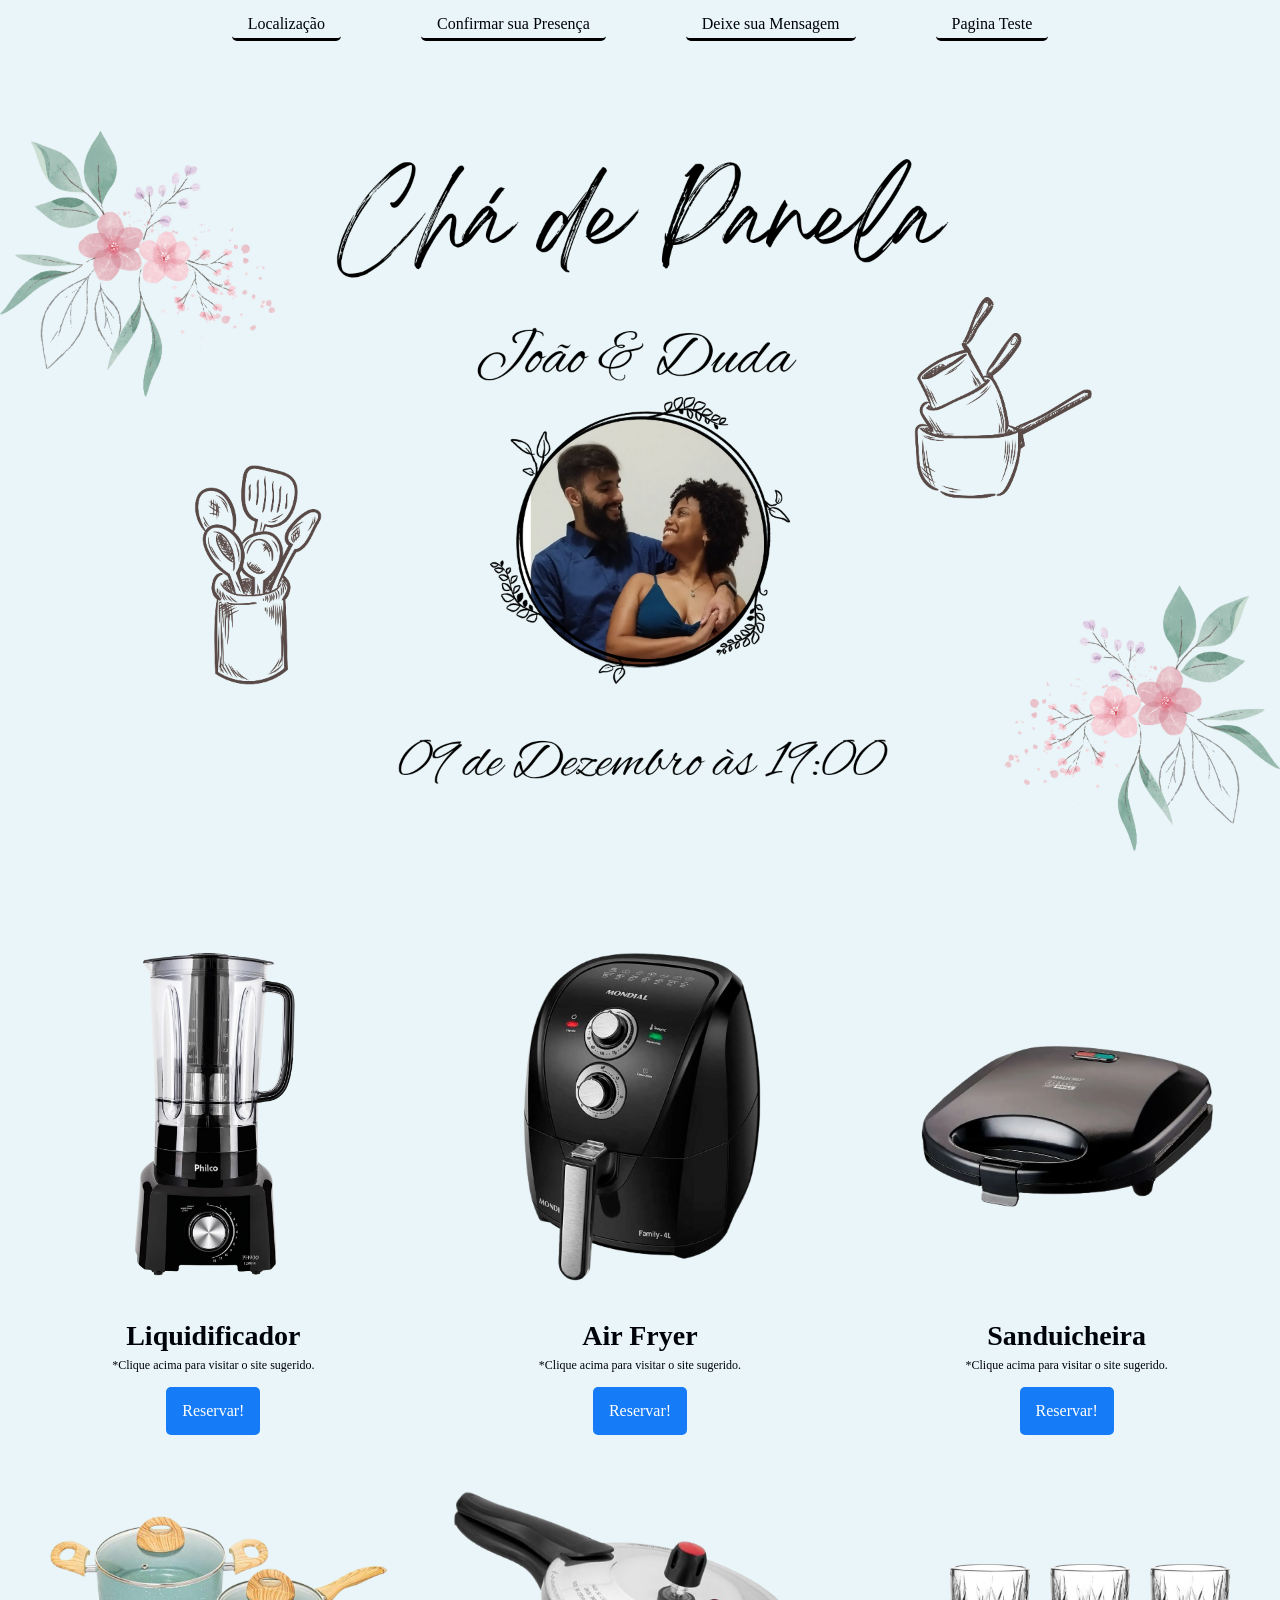
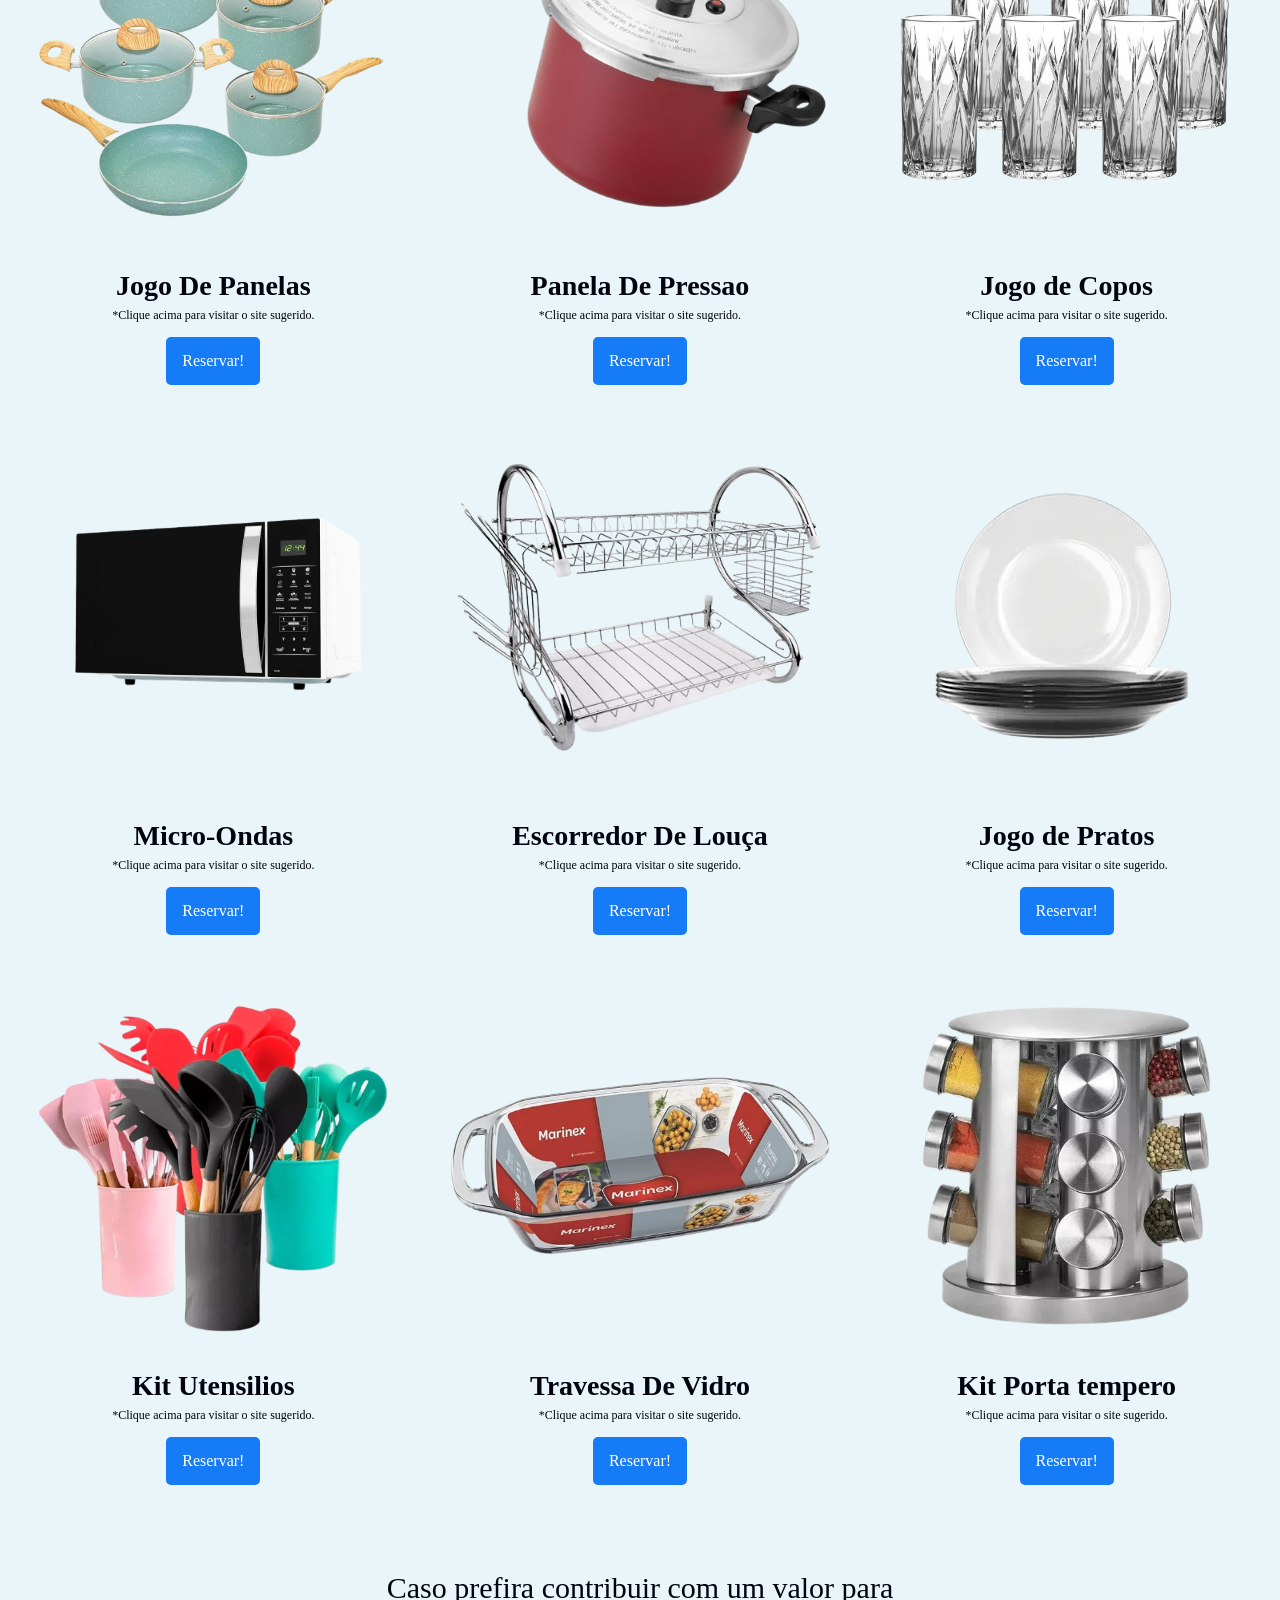
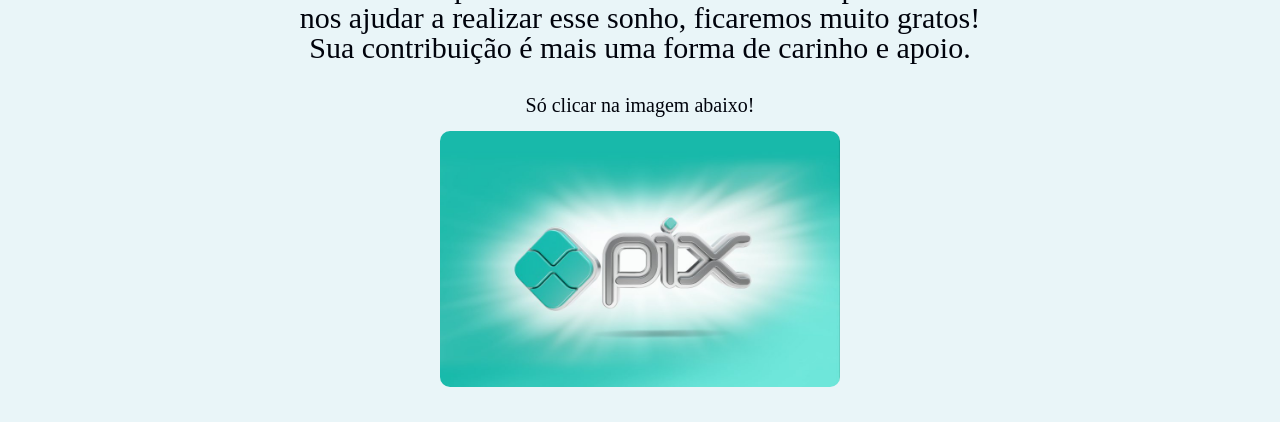
==== index.html @ 68c173c3 "Subida de arquivos" ====
<!DOCTYPE html>
<html>

<head>
    <title>Joao & Duda</title>
    <meta charset="UTF-8">
    <meta name="viewport" content="width=device-width, initial-scale=1">
    <link rel="stylesheet" href="css/index.css">
    <link rel="stylesheet" href="css/reset.css">
    <link rel="preconnect" href="https://fonts.googleapis.com">
    <link rel="preconnect" href="https://fonts.gstatic.com" crossorigin>
    <link href="https://fonts.googleapis.com/css2?family=Inter:wght@400;700&display=swap" rel="stylesheet">
</head>

<body>
    <section class="container_links">
        <a target="_blank" href="https://maps.app.goo.gl/PjCHYqWU3B3oJsFK9" class="links">Localização</a>
        <a href="" class="links">Confirmar sua Presença</a>
        <a href="mensagem.html" class="links">Deixe sua Mensagem</a>
        <a href="novaPag.html" class="links">Pagina Teste</a>
    </section>
    <section class="container_principal">
      <!--  <a href="login.html" class="container__botaoLogin">Fazer Login!</a>
        <a href="cadastro.html" class="container__botaoCadastro">Cadastrar - se</a> -->
    </section>



    <section class="container__secundario">
        <div class="tamanho__grid">
            <!-- <a href="https://www.mercadolivre.com.br/liquidificador-ph900-com-12-velocidades-e-pulsar-potncia-de-1200w-cor-preto-philco-127v/p/MLB15578941?attributes=COLOR:Preto" 
                target="_blank">--><img src="img/liquidficador.png" alt="Um monitor e um celular com o alura plus aberto"
                    class="secundario__imagem imagem"></a>
            <h2 class="descricao__texto">
                <a target="_blank" class="descricao__texto">Liquidificador</a></h2>
            <p class="container__aviso2">*Clique acima para visitar o site sugerido.</p>
            <a href="https://wa.me/5534996920066/?text=Ol%C3%A1,%20Gostaria%20de%20reservar%20esse%20presente%20-%20Liquidificador."
                class="container__botao secundario__botao">Reservar!</a>
        </div>
        <div class="tamanho__grid">
          <!--  <a href="https://www.mercadolivre.com.br/fritadeira-sem-oleo-air-fryer-4l-mondial-preto-1500w-afn-40-bft/p/MLB22530387?attributes=VOLTAGE:127V,COLOR:Preto"
                target="_blank">--> 
                <img src="img/airfryer.png" alt="Um monitor e um celular com o alura plus aberto"
                    class="secundario__imagem imagem"></a>
            <h2 class="descricao__texto">
                <a target="_blank" class="descricao__texto">Air Fryer</a></h2>
            <p class="container__aviso2">*Clique acima para visitar o site sugerido.</p>

            <a href="https://wa.me/5534996920066/?text=Ol%C3%A1,%20Gostaria%20de%20reservar%20esse%20presente%20(Air%20Fryer)."
                class="container__botao secundario__botao">Reservar!</a>
        </div>
        <div class="tamanho__grid">
            <a href="https://www.mercadolivre.com.br/misteira-sanduicheira-multilaser-gourmet-mini-grill-tostequeira-chapa-dupla-750w-220v-preto/p/MLB22504014?attributes=VOLTAGE:220V,COLOR:Preto"
                target="_blank"><img src="img/sandui.png" alt="Um monitor e um celular com o alura plus aberto"
                    class="secundario__imagem imagem"></a>
            <h2 class="descricao__texto"><a
                    href="https://www.mercadolivre.com.br/misteira-sanduicheira-multilaser-gourmet-mini-grill-tostequeira-chapa-dupla-750w-220v-preto/p/MLB22504014?attributes=VOLTAGE:220V,COLOR:Preto"
                    target="_blank" class="descricao__texto">Sanduicheira</a></h2>
            <p class="container__aviso2">*Clique acima para visitar o site sugerido.</p>
            <a href="https://wa.me/5534996920066/?text=Ol%C3%A1,%20Gostaria%20de%20reservar%20esse%20presente%20(Sanduicheira)."
                class="container__botao secundario__botao">Reservar!</a>

        </div>

        <div class="tamanho__grid">
            <a target="_blank"
                href="https://produto.mercadolivre.com.br/MLB-5070539054-jogo-de-panelas-5-pecas-ceramic-life-botanika-verde-brinox-_JM"><img
                    src="img/panelas.png" alt="Um monitor e um celular com o alura plus aberto"
                    class="secundario__imagem imagem"></a>
            <h2 class="descricao__texto"><a
                    href="https://produto.mercadolivre.com.br/MLB-5070539054-jogo-de-panelas-5-pecas-ceramic-life-botanika-verde-brinox-_JM"
                    target="_blank" class="descricao__texto">Jogo De Panelas</a></h2>
            <p class="container__aviso2">*Clique acima para visitar o site sugerido.</p>
            <a href="https://wa.me/5534996920066/?text=Ol%C3%A1,%20Gostaria%20de%20reservar%20esse%20presente%20(Jogo%20de%20Panelas)."
                class="container__botao secundario__botao">Reservar!</a>
        </div>
        <div class="tamanho__grid">
            <a target="_blank"
                href="https://www.mercadolivre.com.br/panela-de-pressao-antiaderente-45-l-fechamento-externo/p/MLB26741388"><img
                    src="img/panelapressao.png" alt="Placa de video" class="secundario__imagem imagem"></a>
            <h2 class="descricao__texto"><a
                    href="https://www.mercadolivre.com.br/panela-de-pressao-antiaderente-45-l-fechamento-externo/p/MLB26741388"
                    target="_blank" class="descricao__texto">Panela De Pressao</a></h2>
            <p class="container__aviso2">*Clique acima para visitar o site sugerido.</p>
            <a href="https://wa.me/5534996920066/?text=Ol%C3%A1,%20Gostaria%20de%20reservar%20esse%20presente%20(Panela%20de%20Pressao)."
                class="container__botao secundario__botao">Reservar!</a>
        </div>
        <div class="tamanho__grid">
            <a href="https://www.mercadolivre.com.br/jogo-6-copos-altos-de-vidro-lapidado-laradore-dublin-390ml/p/MLB43761599"
                target="_blank"><img src="img/jogocopos2.png" alt="Um monitor e um celular com o alura plus aberto"
                    class="secundario__imagem imagem"></a>
            <h2 class="descricao__texto"><a
                    href="https://www.mercadolivre.com.br/jogo-6-copos-altos-de-vidro-lapidado-laradore-dublin-390ml/p/MLB43761599"
                    target="_blank" class="descricao__texto">Jogo de Copos</a></h2>
            <p class="container__aviso2">*Clique acima para visitar o site sugerido.</p>
            <a href="https://wa.me/5534996920066/?text=Ol%C3%A1,%20Gostaria%20de%20reservar%20esse%20presente%20(Jogo%20de%20Copos)."
                class="container__botao secundario__botao">Reservar!</a>
        </div>

        <div class="tamanho__grid">
            <a href="https://m.magazineluiza.com.br/micro-ondas-25l-philco-funcao-tira-odor-1100w-pm27/p/jb9f4kh469/ed/mond/?partner_id=64853&utm_source=pdp_desk&utm_medium=share"
                target="_blank"><img src="img/microondas.png" alt="Um monitor e um celular com o alura plus aberto"
                    class="secundario__imagem imagem"></a>
            <h2 class="descricao__texto"><a
                    href="https://m.magazineluiza.com.br/micro-ondas-25l-philco-funcao-tira-odor-1100w-pm27/p/jb9f4kh469/ed/mond/?partner_id=64853&utm_source=pdp_desk&utm_medium=share"
                    target="_blank" class="descricao__texto">Micro-Ondas</a></h2>
            <p class="container__aviso2">*Clique acima para visitar o site sugerido.</p>
            <a href="https://wa.me/5534996920066/?text=Ol%C3%A1,%20Gostaria%20de%20reservar%20esse%20presente%20(Micro-Ondas)."
                class="container__botao secundario__botao">Reservar!</a>
        </div>
        <div class="tamanho__grid">
            <a href="https://produto.mercadolivre.com.br/MLB-3284176106-escorredor-de-louca-pratos-talheres-inox-cozinha-duplo-_JM?attributes=COLOR_SECONDARY_COLOR:UHJhdGVhZG8="
                target="_blank">
                <img src="img/escorredor.png" alt="Um monitor e um celular com o alura plus aberto"
                    class="secundario__imagem imagem"></a>
            <h2 class="descricao__texto"><a
                    href="https://produto.mercadolivre.com.br/MLB-3284176106-escorredor-de-louca-pratos-talheres-inox-cozinha-duplo-_JM?attributes=COLOR_SECONDARY_COLOR:UHJhdGVhZG8="
                    target="_blank" class="descricao__texto">Escorredor De Louça</a></h2>
            <p class="container__aviso2">*Clique acima para visitar o site sugerido.</p>
            <a href="https://wa.me/5534996920066/?text=Ol%C3%A1,%20Gostaria%20de%20reservar%20esse%20presente%20(Escorredor%20de%20Lou%C3%A7a)."
                class="container__botao secundario__botao">Reservar!</a>
        </div>
        <div class="tamanho__grid">
            <a target="_blank"
                href="https://www.mercadolivre.com.br/jogo-c-6-pratos-fundo-diamante-duralex-22cm-vidro-nadir/p/MLB29472428#polycard_client=search-nordic&searchVariation=MLB29472428&wid=MLB3715692933&position=6&search_layout=grid&type=product&tracking_id=bd204901-4751-4a48-aa10-c7506e6bb825&sid=search">
                <img src="img/pratos.png" alt="Um monitor e um celular com o alura plus aberto"
                    class="secundario__imagem imagem"></a>
            <h2 class="descricao__texto"><a
                    href="https://www.mercadolivre.com.br/jogo-c-6-pratos-fundo-diamante-duralex-22cm-vidro-nadir/p/MLB29472428#polycard_client=search-nordic&searchVariation=MLB29472428&wid=MLB3715692933&position=6&search_layout=grid&type=product&tracking_id=bd204901-4751-4a48-aa10-c7506e6bb825&sid=search"
                    target="_blank" class="descricao__texto">Jogo de Pratos</a></h2>
            <p class="container__aviso2">*Clique acima para visitar o site sugerido.</p>
            <a href="https://wa.me/5534996920066/?text=Ol%C3%A1,%20Gostaria%20de%20reservar%20esse%20presente%20(Jogo%20de%20Pratos)."
                class="container__botao secundario__botao">Reservar!</a>
        </div>

        <div class="tamanho__grid">
            <a href="https://shopee.com.br/product/1230128115/23193136379?d_id=93b3f&uls_trackid=51p0c4nv006h&utm_content=3XpjN2xH9G8HSMJmvgNKju9SbfkB"
                target="_blank"><img src="img/kitutensilios.png" alt="Um monitor e um celular com o alura plus aberto"
                    class="secundario__imagem imagem"></a>
            <h2 class="descricao__texto"><a
                    href="https://shopee.com.br/product/1230128115/23193136379?d_id=93b3f&uls_trackid=51p0c4nv006h&utm_content=3XpjN2xH9G8HSMJmvgNKju9SbfkB"
                    target="_blank" class="descricao__texto">Kit Utensilios</a></h2>
            <p class="container__aviso2">*Clique acima para visitar o site sugerido.</p>
            <a href="https://wa.me/5534996920066/?text=Ol%C3%A1,%20Gostaria%20de%20reservar%20esse%20presente%20(Kit%20Utensilios)."
                class="container__botao secundario__botao">Reservar!</a>
        </div>
        <div class="tamanho__grid">
            <a href="https://br.shp.ee/xbBDWKX" target="_blank">
                <img src="img/TravessaDeVidro.png" alt="Um monitor e um celular com o alura plus aberto"
                    class="secundario__imagem imagem"></a>
            <h2 class="descricao__texto"><a href="https://br.shp.ee/xbBDWKX" target="_blank"
                    class="descricao__texto">Travessa De Vidro</a></h2>
            <p class="container__aviso2">*Clique acima para visitar o site sugerido.</p>
            <a href="#" class="container__botao secundario__botao">Reservar!</a>
        </div>
        <div class="tamanho__grid">
            <a target="_blank"
                href="https://www.mercadolivre.com.br/kit-porta-tempero-giratorio-em-aco-inox-12-potes-vidro-futuro-casa-fuy428/p/MLB22873725?pdp_filters=item_id:MLB4912911626#is_advertising=true&searchVariation=MLB22873725&position=1&search_layout=grid&type=pad&tracking_id=49290029-f75b-42ae-8bc1-0940d47e74ca&is_advertising=true&ad_domain=VQCATCORE_LST&ad_position=1&ad_click_id=NmUwMWI2NDctN2VlNC00ZWVlLTlmMzEtYzM3MGE3M2VlMjAy">
                <img src="img/portatempero.png" alt="Um monitor e um celular com o alura plus aberto"
                    class="secundario__imagem imagem"></a>
            <h2 class="descricao__texto"><a
                    href="https://www.mercadolivre.com.br/kit-porta-tempero-giratorio-em-aco-inox-12-potes-vidro-futuro-casa-fuy428/p/MLB22873725?pdp_filters=item_id:MLB4912911626#is_advertising=true&searchVariation=MLB22873725&position=1&search_layout=grid&type=pad&tracking_id=49290029-f75b-42ae-8bc1-0940d47e74ca&is_advertising=true&ad_domain=VQCATCORE_LST&ad_position=1&ad_click_id=NmUwMWI2NDctN2VlNC00ZWVlLTlmMzEtYzM3MGE3M2VlMjAy"
                    target="_blank" class="descricao__texto">Kit Porta tempero</a></h2>
            <p class="container__aviso2">*Clique acima para visitar o site sugerido.</p>
            <a href="#" class="container__botao secundario__botao">Reservar!</a>
        </div>
    </section>

    <section class="dispositivos">
        <h2 class="dispositivos__titulo">Caso prefira contribuir com um valor para<br>nos ajudar a realizar esse sonho,
            ficaremos muito gratos!<br>Sua contribuição é mais uma forma de carinho e apoio.</h2>
        <br><br>
        <h2 class="titulo_pix">Só clicar na imagem abaixo!</h2>
        <br>
        <a target="_blank" href="https://nubank.com.br/cobrar/53oyr/678a7b1a-8abd-464e-a67c-95702321c980"><img
                src="img/pix.png" class="imagem_pix"></a>
        <br><br>
    </section>

</body>

</html>
---- css/index.css ----
:root {
    --branco-principal: #FFFFFF;
    --branco--gelo: #ffffffdf;
    --cinza-secundario: #C0C0C0;
    --botao-azul: #167BF7;
    --cor-de-fundo: #00030C;
    --cor-de-fundo-padrao: #e9f5f8;
    --fonte-principal: 'Inter';
    --botao-efeito-colorido: #0eddf4;
}


body {
    background-color: var(--cor-de-fundo);
    color: var(--cor-de-fundo);
    background: linear-gradient(to bottom, #e9f5f8, #e9f5f8, #e9f5f8);
    font-family: var(--fonte-principal);
    font-size: 16px;
    font-weight: 400;
}

* {
    margin: 0;
    padding: 0;
}
.links {
    background-color: rgba(246, 6, 6, 0);
    border-radius: 5px;
    border-bottom: solid black;
    padding: 1em;
    padding-bottom: 6px;
    color: var(--cor-de-fundo);
    text-decoration: none;
    transition: all 0.3s ease;
    display: flex;
    justify-content: center;
}
.container_links {
    display: flex;
    justify-content: center;
    align-items: center;
    gap: 5em;
}

.container_principal {
    background-image: url('/img/chapanela1920.png');
    background-size: contain;
    background-repeat: no-repeat;
    background-position: center;
    height: 100vh;

}

.container__botaoLogin {
    position: absolute;
    top: 10%; /* 20% a partir do topo do contêiner */
    left: 80%; /* 30% a partir da esquerda */
    background-color: rgba(0, 0, 0, 0.8);
    border-radius: 5px;
    padding: 1em;
    color: var(--branco-principal);
    text-decoration: none;
    transition: all 0.5s ease;
    font-size: 20px;
    font-weight: 400;
    width: 6em;
    text-align: center;
}
.container__botaoCadastro {
    position: absolute;
    top: 10%; /* 20% a partir do topo do contêiner */
    left: 80%; /* 30% a partir da esquerda */
    background-color: rgba(0, 0, 0, 0.8);
    border-radius: 5px;
    padding: 1em;
    color: var(--branco-principal);
    text-decoration: none;
    margin-top: 4em;
    transition: all 0.5s ease;
    font-size: 20px;
    font-weight: 400;
    width: 6em;
    text-align: center;
}

.container__botaoLogin:hover {
    background-color: var(--botao-efeito-colorido);
    color: var(--cor-de-fundo);
    transform: scale(1.1); /* Aumenta o botão */
    box-shadow: 0 4px 15px rgb(5, 67, 238); /* Adiciona sombra */
}

.container__botaoCadastro:hover {
    background-color: var(--botao-efeito-colorido);
    color: var(--cor-de-fundo);
    transform: scale(1.0); /* Aumenta o botão */
    box-shadow: 0 4px 15px rgb(5, 67, 238); /* Adiciona sombra */
}

.container__botaoP_S {
    background-color: var(--botao-azul);
    border-radius: 5px;
    padding: 1em;
    color: var(--cor-de-fundo);
    display: inline-block;
    text-decoration: none;
    margin-bottom: 1em;
    transition: all 0.3s ease;
    width: 16em; /* Largura do botão */
    height: 1em; /* Altura do botão */
    font-size: 20px;
    font-weight: 400;
}
.container__botaoP_S:hover {
    background-color: var(--botao-efeito-colorido);
    color: var(--cor-de-fundo);
    transform: scale(1.2); /* Aumenta o botão */
    box-shadow: 0 4px 15px rgb(5, 67, 238); /* Adiciona sombra */
}

.container__botaoP:hover {
    background-color: var(--botao-efeito-colorido);
    color: var(--cor-de-fundo);
    transform: scale(1.2); /* Aumenta o botão */
    box-shadow: 0 4px 15px rgb(5, 67, 238); /* Adiciona sombra */
}

.container__botao {
    background-color: var(--botao-azul);
    border-radius: 5px;
    padding: 1em;
    color: var(--branco-principal);
    display: block;
    text-decoration: none;
    margin-bottom: 1em;
    transition: all 0.3s ease;
}

.tamanho-grid-botao {
    border: solid red;
}

.container__botao:hover {
    background-color: var(--botao-efeito-colorido);
    color: var(--cor-de-fundo);
    transform: scale(1.3); /* Aumenta o botão */
    box-shadow: 0 4px 15px rgb(5, 67, 238); /* Adiciona sombra */
}

.botao_secundario {
    background-color: transparent;
    border: 2px solid var(--branco-principal)
}

.container__aviso {
    font-size: 12px;
    color: var(--cor-de-fundo);
}

.container__aviso2 {
    font-size: 12px;
    color: var(--cor-de-fundo)
}


.container__secundario {
    display: grid;
    text-align: center;
    justify-items: center;
    grid-template-columns:auto auto auto;
    margin-bottom: 2em;
}



.descricao__titulo {
    font-weight: 700;
    font-size: 48px;
    color: var(--branco-principal);
    margin-bottom: 0.1em;
}

.descricao__texto {
    color: var(--cor-de-fundo);
    font-size: 28px;
    font-weight: 700;
    margin-top: 1em;
    margin-bottom: 1px;
    height: 36px;
    text-decoration: none;
    transition: all 0.3s ease;
}

.descricao__texto:hover {
    color: var(--cor-de-fundo);
    transition: all 0.3s ease;
    transform: scale(1.1); /* Aumenta o botão */
}

.descricao__texto2 {
    color: var(--cinza-secundario);
    font-size: 20px;
    font-weight: 700;
    margin-top: 20px;
    margin-bottom: 10px;
    height: 4em;
    text-decoration: none;
 
}

.secundario__botao {
    display: inline-block;
    margin-top: 1em;
}

.container__descricao {
    padding: 2em;
}
.dispositivos {
    display: flex;
    align-items: center;
    text-align: center;
    flex-direction: column;
}
.dispositivos__titulo {
    font-size: 30px;
    color: var(--cor-de-fundo);
}



.titulo_pix {
    font-size: 20px;
    color: var(--cor-de-fundo);
}

.lista__item {
    font-size: 32px;
    color: var(--cor-de-fundo);
    margin: 0em 1em 0em 1em;
}

.dispositivos__lista {
    display: flex;
    align-items: flex-end;
    justify-content: center;
    list-style-type: none;
    color: var(--branco-principal);
    margin: 2em 10em 2em 10em;
}

.rodape__logo {
    margin-bottom: 2em;
}

.rodape__lista {
    display: flex;
    justify-content: center;
    list-style-type: none;
    margin: 1em;
    margin-bottom: 2em;
    gap: 3em;   
}

.lista__link a {
    text-decoration: none;
    color: var(--branco-principal);
    margin-left: 1em;
}

.lista__link a:hover {
    color: var(--botao-azul);
}

.lista__link a:active {
    color: #fb081c;
}

.rodape__texto {
    margin: 1em 0;
    color: var(--cinza-secundario);
    font-size: 14px;
}

.rodape {
    text-align: center;
    margin: 5em 3em;
}

.secundario__imagem {
    width: 60%;
}

.imagem_pix {
    object-fit: cover; /* Mantém a proporção da imagem */
    transition: transform 0.4s ease, box-shadow 0.3s ease; /* Transição suave */
    border-radius: 10px; /* Borda arredondada opcional */
    width: 400px;
}

.imagem_pix:hover {
    transform: scale(1.1); /* Aumenta a imagem em 10% */
}

.imagemF {
    align-items: center;
}

.imagem {
    object-fit: contain; /* Mantém a proporção da imagem */
    transition: transform 0.4s ease, box-shadow 0.3s ease; /* Transição suave */
    border-radius: 10px; /* Borda arredondada opcional */
    width: 400px;
    height: 350px;
}

.imagem:hover {
    transform: scale(1.2); /* Aumenta a imagem em 10% */
}

.tamanho__grid {
    width: 400px;
    height: 550px;
}

@media (max-width: 1080px) {
    .container_principal {
        margin-top: 2em;
        height: 100vh;
    }

    .container__botaoLogin {
        padding: 1em;
        font-size: 15px;
        font-weight: 400;
        width: 6em;

    }
    .container__botaoCadastro {
        padding: 1em;
        font-size: 15px;
        font-weight: 400;
        width: 6em;
    }
    .descricao__texto {
        font-size: 24px;
    }
    
    .container__secundario {
        grid-template-columns:auto auto;
    }
    .container__botao {
        margin-top: 1em;
    }


}


/* Para telas menores que 830px (Ex: Tablets)
    .container__botaoLogin {
        top: 20%;
        left: 10%; /* Ajusta para ficar mais visível 
    }

    .container__botaoCadastro {
        top: 40%;
        left: 10%;
    } */
@media (max-width: 820px) {
    .container_principal {
        margin-top: 0px;
        height: 80vh;
    }

    .container__botaoLogin {
        top: 8em;
        padding: 1em;
        font-size: 15px;
        font-weight: 400;
        width: 6em;

    }
    .container__botaoCadastro {
        top: 8em;
        padding: 1em;
        font-size: 15px;
        font-weight: 400;
        width: 6em;
    }
    .descricao__texto {
        font-size: 24px;
    }
    
    .container__secundario {
        grid-template-columns:auto auto;
    }
    .container__botao {
        margin-top: 1em;
    }


}

/* Para telas menores que 480px (Ex: Celulares pequenos) */
@media (max-width: 480px) {
    .container_principal {
        background-position:top;
        margin-top: 2em;
        height: 30vh;
        margin-bottom: 4em;
    }
    .tamanho__grid {
        width: 300px;
        height: 500px;
    }
/* 
    .container__botaoLogin {
        top: 55%;
        left: 10em;
        padding: 1em;
        font-size: 15px;
        font-weight: 400;
        width: 6em;

    }
    .container__botaoCadastro {
        width: 50%;
        top: 22.5em;
        left: 20em;
        padding: 1em;
        font-size: 15px;
        font-weight: 400;
        width: 6em;
    } */

    
    .container__botaoLogin {
        width: 30%; 
        top: 53%;
        left: 50%;
        transform: translate(-50%);
        font-size: 12px;
    }
    .container__botaoCadastro {
        width: 30%;  
        top: 53%;  
        left: 50%;
        transform: translate(-50%);
        font-size: 12px;
    }
    
    .descricao__texto {
        font-size: 24px;
    }

    .secundario__imagem.imagem {
        width: 60vw;
    }
    .container__secundario {
        grid-template-columns: repeat(1, 1fr);
    }
    .container__botao {
        margin-top: 1em;
    }
    .imagem_pix {
        width: 300px;
    }
    .dispositivos__titulo {
        font-size: 22px;
    }

     .links {
        font-size: 15px; /* Fonte ainda menor */
        border-radius: 3px; /* Arredonda menos os cantos */
        border-bottom: solid 1px black; /* Diminui a espessura da borda */
    }

    .container_links {
        display: grid;
        gap: 0;
    }
}


/*  @media screen and (max-width: 1080px) {
    .container {
        margin-bottom: 2em;
    }
    .principal {
        width: 100%;
        height: 100vh;
        background-color: #f0f0f0;
        display: flex;
        justify-content: center;
        align-items: center;
        background-position: top;
        margin-top: 3em;
    }
    .container__botaoLogin {
        padding: 10px;
        font-size: 15px;
        font-weight: 400;
        top: 20%;
        left: 12%;
    }
    .container__botaoLogin2 {
        padding: 10px;
        font-size: 15px;
        font-weight: 400;
        top: 22%;
        left: 12%;
    }

    .container__secundario {
        grid-template-columns: repeat(1, 1fr);
    }
    .container__botao {
        margin-top: 1em;
    }
    .secundario__imagem.imagem {
        width: 80vw;
    }
    .container__imagem {
        margin-top: 11em;
        width: 30vw;
    }
    .descricao__texto {
        font-size: 20px;
    }
    .container__aviso2 {
        font-size: 10px;
        color: var(--cor-de-fundo)
    }
    
    .dispositivos__lista {
        display: block;
    }

    .secundario {
        margin: 0;
        text-align: center;
    }
    .secundario__imagem {
        width: 70vw;
    }
    .rodape__lista {
        display: block;
    }
    .container__botaoP_S {
        color: var(--branco-principal);
    }
    
    .container_links {
        display: block;
        margin-top: 1em;
    }

}

/*@media screen and (max-width: 430px) {
    .container {
        margin-bottom: 2em;
        height: 100%;
    }
    .tamanho__grid {
        width: 300px;
    }
    .principal {
        background-position:top;
        margin-top: 3em;
    }
    .container__titulo {
        display: none;
    }
    .container__botaoLogin {
        padding: 10px;
        font-size: 15px;
        font-weight: 400;
        top: 50%;
        left: 30%;
    }
    .container__botaoLogin2 {
        padding: 10px;
        font-size: 15px;
        font-weight: 400;
        top: 55%;
        left: 30%;
    }
    .dispositivos__titulo {
        font-size: 22px;
    }
    .container__secundario {
        grid-template-columns: repeat(1, 1fr);
    }
    .container__botao {
        margin-top: 1em;
    }
    .secundario__imagem.imagem {
        width: 80vw;
    }
    .container__imagem {
        margin-top: 11em;
        width: 30vw;
    }
    .descricao__texto {
        font-size: 20px;
    }
    .container__aviso2 {
        font-size: 10px;
        color: var(--cor-de-fundo)
    }
    
    .dispositivos__lista {
        display: block;
    }

    .secundario {
        margin: 0;
        text-align: center;
    }
    .secundario__imagem {
        width: 70vw;
    }
    .rodape__lista {
        display: block;
    }
    .container__botaoP_S {
        color: var(--branco-principal);
    }
    .imagem_pix {
        width: 300px;
    }
    .container_links {
        display: block;
        margin-top: 1em;
    }

}

@media screen and (max-width: 390px) {
    .container {
        background-image: url(../img/chapanela1200.png);
    }
    .tamanho__grid {
        width: 300px;
    }
    .principal {
        background-position:top;
        margin-top: 2em;
        margin-bottom: 5em;
    }
    .container__titulo {
        display: none;
    }
    .container__botaoLogin {
        padding: 10px;
        font-size: 15px;
        font-weight: 400;
        top: 60%;
        left: 28%;
        
    }
    .container__botaoLogin2 {
        padding: 10px;
        font-size: 15px;
        font-weight: 400;
        top: 65%;
        left: 28%;
    }
    .dispositivos__titulo {
        font-size: 40px;
    }
    .container__secundario {
        grid-template-columns: repeat(1, 1fr);
    }
    .container__botao {
        margin-top: 1em;
    }
    .secundario__imagem.imagem {
        width: 80vw;
    }
    .container__imagem {
        margin-top: 11em;
        width: 30vw;
    }
    .descricao__texto {
        font-size: 20px;
    }
    .container__aviso2 {
        font-size: 10px;
        color: var(--cor-de-fundo)
    }
    
    .dispositivos__lista {
        display: block;
    }

    .secundario {
        margin: 0;
        text-align: center;
    }
    .secundario__imagem {
        width: 70vw;
    }
    .rodape__lista {
        display: block;
    }
    .container__botaoP_S {
        color: var(--branco-principal);
    }
    .imagem_pix {
        width: 300px;
    }
    .container_links {
        display: block;
        margin-top: 1em;
    } */
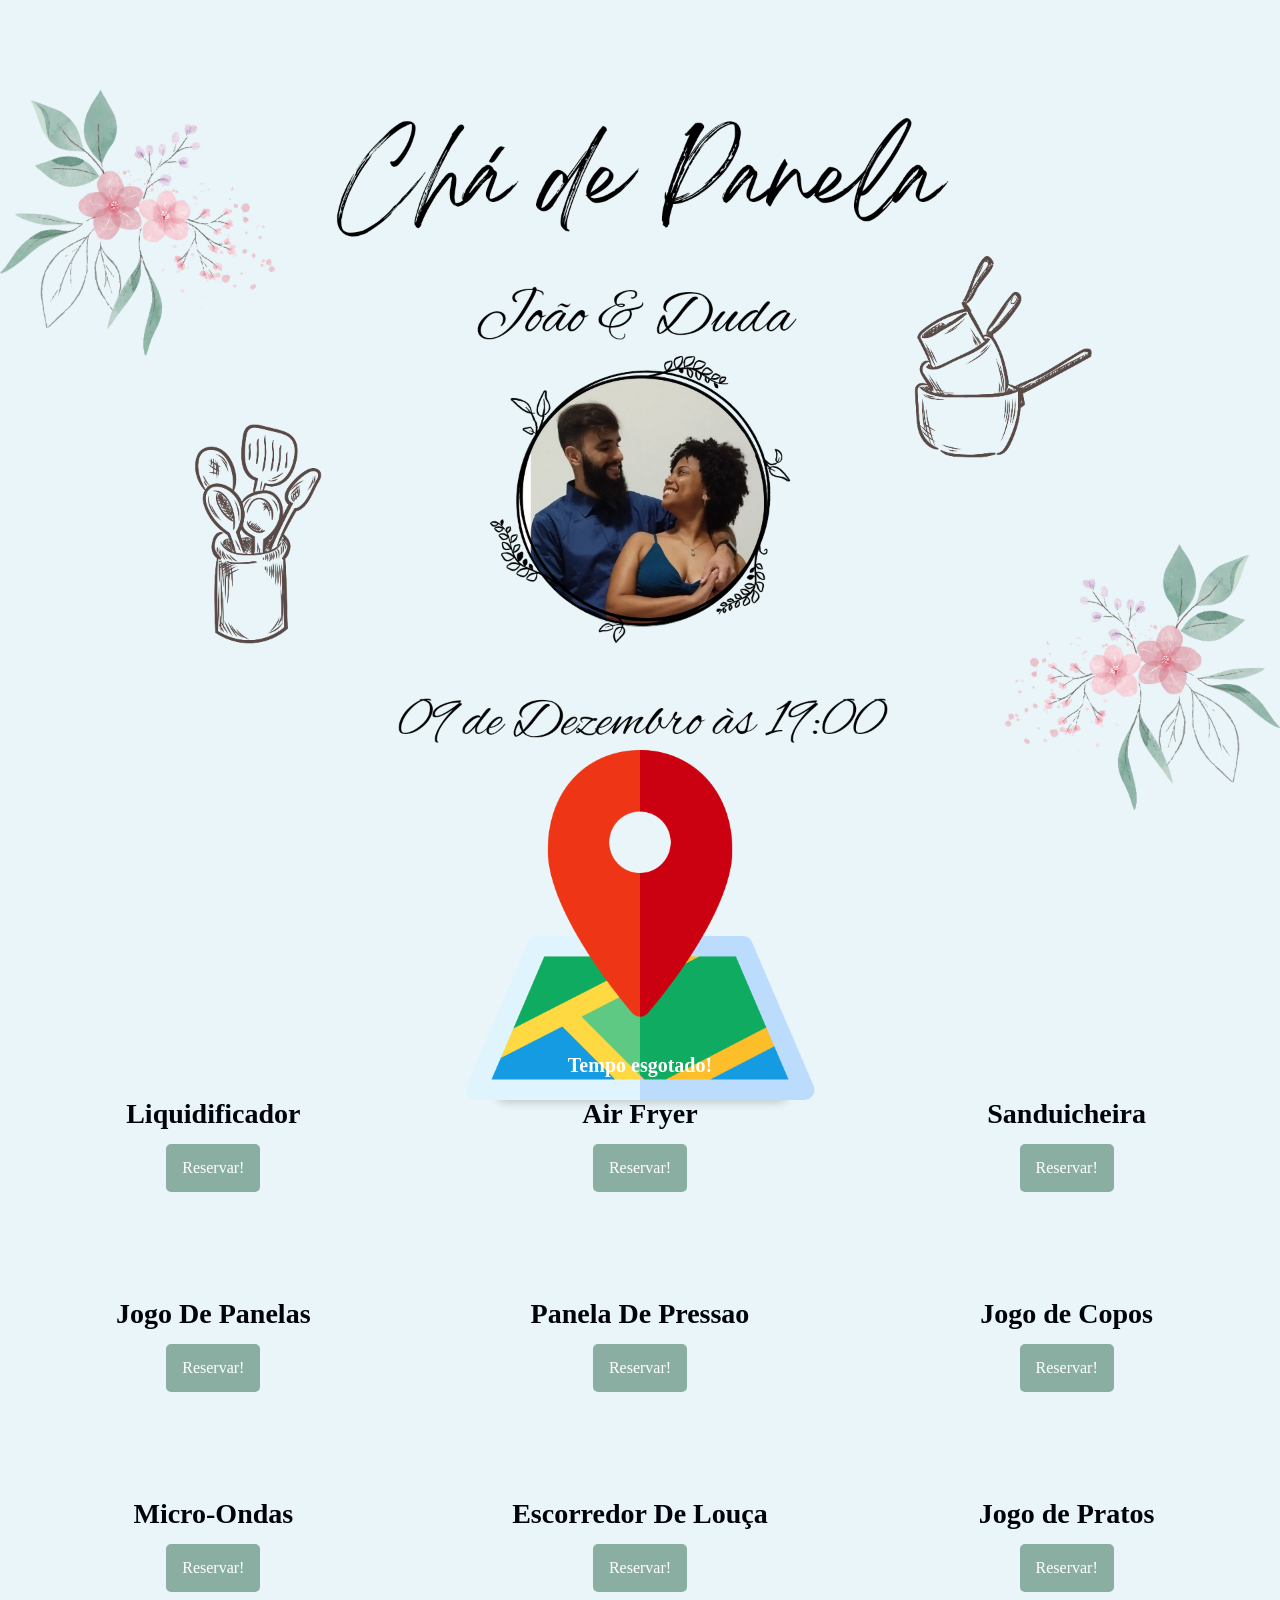
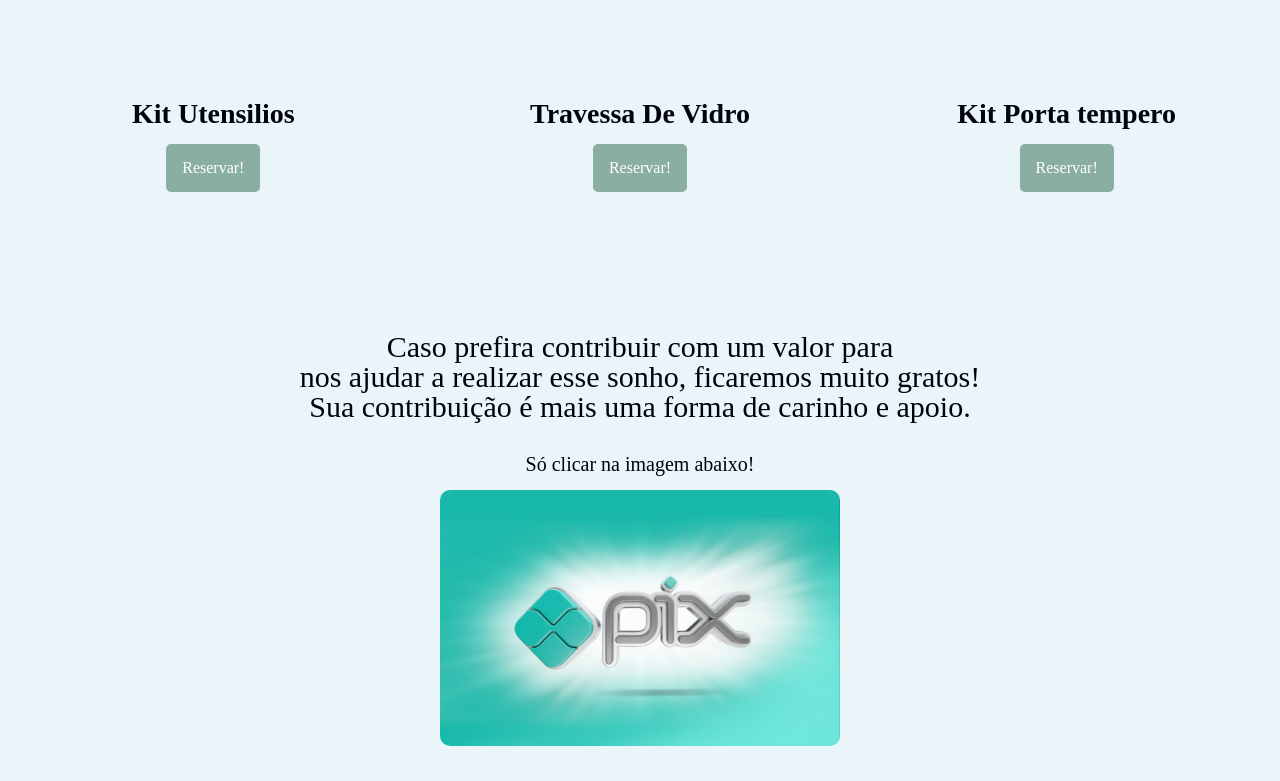
==== commit b93ce3d2: "Alteracoes arquivos" ====
--- a/index.html
+++ b/index.html
@@ -2,7 +2,7 @@
 <html>
 
 <head>
-    <title>Joao & Duda</title>
+    <title>Joao & Duda - Teste</title>
     <meta charset="UTF-8">
     <meta name="viewport" content="width=device-width, initial-scale=1">
     <link rel="stylesheet" href="css/index.css">
@@ -10,159 +10,168 @@
     <link rel="preconnect" href="https://fonts.googleapis.com">
     <link rel="preconnect" href="https://fonts.gstatic.com" crossorigin>
     <link href="https://fonts.googleapis.com/css2?family=Inter:wght@400;700&display=swap" rel="stylesheet">
+    <script src="js/contador.js"></script>
 </head>
 
 <body>
+    <!--
     <section class="container_links">
         <a target="_blank" href="https://maps.app.goo.gl/PjCHYqWU3B3oJsFK9" class="links">Localização</a>
         <a href="" class="links">Confirmar sua Presença</a>
         <a href="mensagem.html" class="links">Deixe sua Mensagem</a>
-        <a href="novaPag.html" class="links">Pagina Teste</a>
-    </section>
+    </section>-->
     <section class="container_principal">
       <!--  <a href="login.html" class="container__botaoLogin">Fazer Login!</a>
         <a href="cadastro.html" class="container__botaoCadastro">Cadastrar - se</a> -->
     </section>
 
+    <section>
+        <div>
+            <a class="icones_principal" href="https://maps.app.goo.gl/PjCHYqWU3B3oJsFK9" target="_blank"><img src="img/mapa.png" alt="Localizacao" class="secundario__imagem imagem"></a>
+            <p class="contador" id="contador">Carregando....</p>
+        </div>
+    </section>
 
 
     <section class="container__secundario">
         <div class="tamanho__grid">
             <!-- <a href="https://www.mercadolivre.com.br/liquidificador-ph900-com-12-velocidades-e-pulsar-potncia-de-1200w-cor-preto-philco-127v/p/MLB15578941?attributes=COLOR:Preto" 
-                target="_blank">--><img src="img/liquidficador.png" alt="Um monitor e um celular com o alura plus aberto"
+                target="_blank"><img src="img/liquidficador.png" alt="Um monitor e um celular com o alura plus aberto"
                     class="secundario__imagem imagem"></a>
-            <h2 class="descricao__texto">
-                <a target="_blank" class="descricao__texto">Liquidificador</a></h2>
-            <p class="container__aviso2">*Clique acima para visitar o site sugerido.</p>
-            <a href="https://wa.me/5534996920066/?text=Ol%C3%A1,%20Gostaria%20de%20reservar%20esse%20presente%20-%20Liquidificador."
+            <h2 class="descricao__texto"> -->
+                <a target="_blank" class="descricao__texto">Liquidificador</a></h2> 
+          <!--  <p class="container__aviso2">*Clique acima para visitar o site sugerido.</p> -->
+            <br>
+            <a target="_blank" href="https://wa.me/5534996920066/?text=Ol%C3%A1,%20Gostaria%20de%20reservar%20esse%20presente%20-%20Liquidificador."
                 class="container__botao secundario__botao">Reservar!</a>
         </div>
         <div class="tamanho__grid">
           <!--  <a href="https://www.mercadolivre.com.br/fritadeira-sem-oleo-air-fryer-4l-mondial-preto-1500w-afn-40-bft/p/MLB22530387?attributes=VOLTAGE:127V,COLOR:Preto"
-                target="_blank">--> 
+                target="_blank">
                 <img src="img/airfryer.png" alt="Um monitor e um celular com o alura plus aberto"
                     class="secundario__imagem imagem"></a>
-            <h2 class="descricao__texto">
+            <h2 class="descricao__texto"> --> 
                 <a target="_blank" class="descricao__texto">Air Fryer</a></h2>
-            <p class="container__aviso2">*Clique acima para visitar o site sugerido.</p>
-
-            <a href="https://wa.me/5534996920066/?text=Ol%C3%A1,%20Gostaria%20de%20reservar%20esse%20presente%20(Air%20Fryer)."
+           <!-- <p class="container__aviso2">*Clique acima para visitar o site sugerido.</p> -->
+            <br>
+            <a target="_blank" href="https://wa.me/5534996920066/?text=Ol%C3%A1,%20Gostaria%20de%20reservar%20esse%20presente%20(Air%20Fryer)."
                 class="container__botao secundario__botao">Reservar!</a>
         </div>
         <div class="tamanho__grid">
-            <a href="https://www.mercadolivre.com.br/misteira-sanduicheira-multilaser-gourmet-mini-grill-tostequeira-chapa-dupla-750w-220v-preto/p/MLB22504014?attributes=VOLTAGE:220V,COLOR:Preto"
+           <!-- <a href="https://www.mercadolivre.com.br/misteira-sanduicheira-multilaser-gourmet-mini-grill-tostequeira-chapa-dupla-750w-220v-preto/p/MLB22504014?attributes=VOLTAGE:220V,COLOR:Preto"
                 target="_blank"><img src="img/sandui.png" alt="Um monitor e um celular com o alura plus aberto"
                     class="secundario__imagem imagem"></a>
-            <h2 class="descricao__texto"><a
-                    href="https://www.mercadolivre.com.br/misteira-sanduicheira-multilaser-gourmet-mini-grill-tostequeira-chapa-dupla-750w-220v-preto/p/MLB22504014?attributes=VOLTAGE:220V,COLOR:Preto"
-                    target="_blank" class="descricao__texto">Sanduicheira</a></h2>
-            <p class="container__aviso2">*Clique acima para visitar o site sugerido.</p>
-            <a href="https://wa.me/5534996920066/?text=Ol%C3%A1,%20Gostaria%20de%20reservar%20esse%20presente%20(Sanduicheira)."
+            <h2 class="descricao__texto">  -->
+                <a target="_blank" class="descricao__texto">Sanduicheira</a></h2>
+           <!-- <p class="container__aviso2">*Clique acima para visitar o site sugerido.</p> -->
+            <br>
+            <a target="_blank" href="https://wa.me/5534996920066/?text=Ol%C3%A1,%20Gostaria%20de%20reservar%20esse%20presente%20(Sanduicheira)."
                 class="container__botao secundario__botao">Reservar!</a>
 
         </div>
-
+        <!-- Segunda Linha-->
         <div class="tamanho__grid">
-            <a target="_blank"
+          <!--  <a target="_blank"
                 href="https://produto.mercadolivre.com.br/MLB-5070539054-jogo-de-panelas-5-pecas-ceramic-life-botanika-verde-brinox-_JM"><img
                     src="img/panelas.png" alt="Um monitor e um celular com o alura plus aberto"
                     class="secundario__imagem imagem"></a>
-            <h2 class="descricao__texto"><a
-                    href="https://produto.mercadolivre.com.br/MLB-5070539054-jogo-de-panelas-5-pecas-ceramic-life-botanika-verde-brinox-_JM"
-                    target="_blank" class="descricao__texto">Jogo De Panelas</a></h2>
-            <p class="container__aviso2">*Clique acima para visitar o site sugerido.</p>
-            <a href="https://wa.me/5534996920066/?text=Ol%C3%A1,%20Gostaria%20de%20reservar%20esse%20presente%20(Jogo%20de%20Panelas)."
+            <h2 class="descricao__texto"> -->
+                <a class="descricao__texto">Jogo De Panelas</a></h2>
+           <!-- <p class="container__aviso2">*Clique acima para visitar o site sugerido.</p> -->
+            <br>
+            <a target="_blank" href="https://wa.me/5534996920066/?text=Ol%C3%A1,%20Gostaria%20de%20reservar%20esse%20presente%20(Jogo%20de%20Panelas)."
                 class="container__botao secundario__botao">Reservar!</a>
         </div>
         <div class="tamanho__grid">
-            <a target="_blank"
+           <!-- <a target="_blank"
                 href="https://www.mercadolivre.com.br/panela-de-pressao-antiaderente-45-l-fechamento-externo/p/MLB26741388"><img
                     src="img/panelapressao.png" alt="Placa de video" class="secundario__imagem imagem"></a>
-            <h2 class="descricao__texto"><a
-                    href="https://www.mercadolivre.com.br/panela-de-pressao-antiaderente-45-l-fechamento-externo/p/MLB26741388"
-                    target="_blank" class="descricao__texto">Panela De Pressao</a></h2>
-            <p class="container__aviso2">*Clique acima para visitar o site sugerido.</p>
-            <a href="https://wa.me/5534996920066/?text=Ol%C3%A1,%20Gostaria%20de%20reservar%20esse%20presente%20(Panela%20de%20Pressao)."
+            <h2 class="descricao__texto"> -->
+                <a class="descricao__texto">Panela De Pressao</a></h2>
+           <!-- <p class="container__aviso2">*Clique acima para visitar o site sugerido.</p> -->
+            <br>
+            <a target="_blank" href="https://wa.me/5534996920066/?text=Ol%C3%A1,%20Gostaria%20de%20reservar%20esse%20presente%20(Panela%20de%20Pressao)."
                 class="container__botao secundario__botao">Reservar!</a>
         </div>
         <div class="tamanho__grid">
-            <a href="https://www.mercadolivre.com.br/jogo-6-copos-altos-de-vidro-lapidado-laradore-dublin-390ml/p/MLB43761599"
+          <!--  <a href="https://www.mercadolivre.com.br/jogo-6-copos-altos-de-vidro-lapidado-laradore-dublin-390ml/p/MLB43761599"
                 target="_blank"><img src="img/jogocopos2.png" alt="Um monitor e um celular com o alura plus aberto"
                     class="secundario__imagem imagem"></a>
-            <h2 class="descricao__texto"><a
-                    href="https://www.mercadolivre.com.br/jogo-6-copos-altos-de-vidro-lapidado-laradore-dublin-390ml/p/MLB43761599"
-                    target="_blank" class="descricao__texto">Jogo de Copos</a></h2>
-            <p class="container__aviso2">*Clique acima para visitar o site sugerido.</p>
-            <a href="https://wa.me/5534996920066/?text=Ol%C3%A1,%20Gostaria%20de%20reservar%20esse%20presente%20(Jogo%20de%20Copos)."
+            <h2 class="descricao__texto"> -->
+                <a class="descricao__texto">Jogo de Copos</a></h2>
+           <!-- <p class="container__aviso2">*Clique acima para visitar o site sugerido.</p> -->
+            <br>
+            <a target="_blank" href="https://wa.me/5534996920066/?text=Ol%C3%A1,%20Gostaria%20de%20reservar%20esse%20presente%20(Jogo%20de%20Copos)."
                 class="container__botao secundario__botao">Reservar!</a>
         </div>
 
         <div class="tamanho__grid">
-            <a href="https://m.magazineluiza.com.br/micro-ondas-25l-philco-funcao-tira-odor-1100w-pm27/p/jb9f4kh469/ed/mond/?partner_id=64853&utm_source=pdp_desk&utm_medium=share"
+            <!-- <a href="https://m.magazineluiza.com.br/micro-ondas-25l-philco-funcao-tira-odor-1100w-pm27/p/jb9f4kh469/ed/mond/?partner_id=64853&utm_source=pdp_desk&utm_medium=share"
                 target="_blank"><img src="img/microondas.png" alt="Um monitor e um celular com o alura plus aberto"
                     class="secundario__imagem imagem"></a>
-            <h2 class="descricao__texto"><a
-                    href="https://m.magazineluiza.com.br/micro-ondas-25l-philco-funcao-tira-odor-1100w-pm27/p/jb9f4kh469/ed/mond/?partner_id=64853&utm_source=pdp_desk&utm_medium=share"
-                    target="_blank" class="descricao__texto">Micro-Ondas</a></h2>
-            <p class="container__aviso2">*Clique acima para visitar o site sugerido.</p>
-            <a href="https://wa.me/5534996920066/?text=Ol%C3%A1,%20Gostaria%20de%20reservar%20esse%20presente%20(Micro-Ondas)."
+            <h2 class="descricao__texto"> -->
+                <a class="descricao__texto">Micro-Ondas</a></h2>
+           <!-- <p class="container__aviso2">*Clique acima para visitar o site sugerido.</p> -->
+            <br>
+            <a target="_blank" href="https://wa.me/5534996920066/?text=Ol%C3%A1,%20Gostaria%20de%20reservar%20esse%20presente%20(Micro-Ondas)."
                 class="container__botao secundario__botao">Reservar!</a>
         </div>
         <div class="tamanho__grid">
-            <a href="https://produto.mercadolivre.com.br/MLB-3284176106-escorredor-de-louca-pratos-talheres-inox-cozinha-duplo-_JM?attributes=COLOR_SECONDARY_COLOR:UHJhdGVhZG8="
+            <!-- <a href="https://produto.mercadolivre.com.br/MLB-3284176106-escorredor-de-louca-pratos-talheres-inox-cozinha-duplo-_JM?attributes=COLOR_SECONDARY_COLOR:UHJhdGVhZG8="
                 target="_blank">
                 <img src="img/escorredor.png" alt="Um monitor e um celular com o alura plus aberto"
                     class="secundario__imagem imagem"></a>
-            <h2 class="descricao__texto"><a
-                    href="https://produto.mercadolivre.com.br/MLB-3284176106-escorredor-de-louca-pratos-talheres-inox-cozinha-duplo-_JM?attributes=COLOR_SECONDARY_COLOR:UHJhdGVhZG8="
-                    target="_blank" class="descricao__texto">Escorredor De Louça</a></h2>
-            <p class="container__aviso2">*Clique acima para visitar o site sugerido.</p>
-            <a href="https://wa.me/5534996920066/?text=Ol%C3%A1,%20Gostaria%20de%20reservar%20esse%20presente%20(Escorredor%20de%20Lou%C3%A7a)."
+            <h2 class="descricao__texto"> -->
+                <a class="descricao__texto">Escorredor De Louça</a></h2>
+            <!-- <p class="container__aviso2">*Clique acima para visitar o site sugerido.</p> -->
+             <br>
+            <a target="_blank" href="https://wa.me/5534996920066/?text=Ol%C3%A1,%20Gostaria%20de%20reservar%20esse%20presente%20(Escorredor%20de%20Lou%C3%A7a)."
                 class="container__botao secundario__botao">Reservar!</a>
         </div>
         <div class="tamanho__grid">
-            <a target="_blank"
+            <!-- <a target="_blank"
                 href="https://www.mercadolivre.com.br/jogo-c-6-pratos-fundo-diamante-duralex-22cm-vidro-nadir/p/MLB29472428#polycard_client=search-nordic&searchVariation=MLB29472428&wid=MLB3715692933&position=6&search_layout=grid&type=product&tracking_id=bd204901-4751-4a48-aa10-c7506e6bb825&sid=search">
                 <img src="img/pratos.png" alt="Um monitor e um celular com o alura plus aberto"
                     class="secundario__imagem imagem"></a>
-            <h2 class="descricao__texto"><a
-                    href="https://www.mercadolivre.com.br/jogo-c-6-pratos-fundo-diamante-duralex-22cm-vidro-nadir/p/MLB29472428#polycard_client=search-nordic&searchVariation=MLB29472428&wid=MLB3715692933&position=6&search_layout=grid&type=product&tracking_id=bd204901-4751-4a48-aa10-c7506e6bb825&sid=search"
-                    target="_blank" class="descricao__texto">Jogo de Pratos</a></h2>
-            <p class="container__aviso2">*Clique acima para visitar o site sugerido.</p>
-            <a href="https://wa.me/5534996920066/?text=Ol%C3%A1,%20Gostaria%20de%20reservar%20esse%20presente%20(Jogo%20de%20Pratos)."
+            <h2 class="descricao__texto"> -->
+                <a class="descricao__texto">Jogo de Pratos</a></h2>
+            <!-- <p class="container__aviso2">*Clique acima para visitar o site sugerido.</p> -->
+             <br>
+            <a target="_blank" href="https://wa.me/5534996920066/?text=Ol%C3%A1,%20Gostaria%20de%20reservar%20esse%20presente%20(Jogo%20de%20Pratos)."
                 class="container__botao secundario__botao">Reservar!</a>
         </div>
 
         <div class="tamanho__grid">
-            <a href="https://shopee.com.br/product/1230128115/23193136379?d_id=93b3f&uls_trackid=51p0c4nv006h&utm_content=3XpjN2xH9G8HSMJmvgNKju9SbfkB"
+            <!--<a href="https://shopee.com.br/product/1230128115/23193136379?d_id=93b3f&uls_trackid=51p0c4nv006h&utm_content=3XpjN2xH9G8HSMJmvgNKju9SbfkB"
                 target="_blank"><img src="img/kitutensilios.png" alt="Um monitor e um celular com o alura plus aberto"
                     class="secundario__imagem imagem"></a>
-            <h2 class="descricao__texto"><a
-                    href="https://shopee.com.br/product/1230128115/23193136379?d_id=93b3f&uls_trackid=51p0c4nv006h&utm_content=3XpjN2xH9G8HSMJmvgNKju9SbfkB"
-                    target="_blank" class="descricao__texto">Kit Utensilios</a></h2>
-            <p class="container__aviso2">*Clique acima para visitar o site sugerido.</p>
-            <a href="https://wa.me/5534996920066/?text=Ol%C3%A1,%20Gostaria%20de%20reservar%20esse%20presente%20(Kit%20Utensilios)."
+            <h2 class="descricao__texto"> -->
+                <a class="descricao__texto">Kit Utensilios</a></h2>
+            <!-- <p class="container__aviso2">*Clique acima para visitar o site sugerido.</p> -->
+             <br>
+            <a target="_blank" href="https://wa.me/5534996920066/?text=Ol%C3%A1,%20Gostaria%20de%20reservar%20esse%20presente%20(Kit%20Utensilios)."
                 class="container__botao secundario__botao">Reservar!</a>
         </div>
         <div class="tamanho__grid">
-            <a href="https://br.shp.ee/xbBDWKX" target="_blank">
+            <!--  <a href="https://br.shp.ee/xbBDWKX" target="_blank">
                 <img src="img/TravessaDeVidro.png" alt="Um monitor e um celular com o alura plus aberto"
                     class="secundario__imagem imagem"></a>
-            <h2 class="descricao__texto"><a href="https://br.shp.ee/xbBDWKX" target="_blank"
-                    class="descricao__texto">Travessa De Vidro</a></h2>
-            <p class="container__aviso2">*Clique acima para visitar o site sugerido.</p>
-            <a href="#" class="container__botao secundario__botao">Reservar!</a>
+            <h2 class="descricao__texto"> -->
+                <a class="descricao__texto">Travessa De Vidro</a></h2>
+            <!-- <p class="container__aviso2">*Clique acima para visitar o site sugerido.</p> -->
+             <br>
+            <a target="_blank" href="https://wa.me/5534996920066/?text=Ol%C3%A1,%20Gostaria%20de%20reservar%20esse%20presente%20(Kit%20Utensilios)." class="container__botao secundario__botao">Reservar!</a>
         </div>
         <div class="tamanho__grid">
-            <a target="_blank"
+            <!-- <a target="_blank"
                 href="https://www.mercadolivre.com.br/kit-porta-tempero-giratorio-em-aco-inox-12-potes-vidro-futuro-casa-fuy428/p/MLB22873725?pdp_filters=item_id:MLB4912911626#is_advertising=true&searchVariation=MLB22873725&position=1&search_layout=grid&type=pad&tracking_id=49290029-f75b-42ae-8bc1-0940d47e74ca&is_advertising=true&ad_domain=VQCATCORE_LST&ad_position=1&ad_click_id=NmUwMWI2NDctN2VlNC00ZWVlLTlmMzEtYzM3MGE3M2VlMjAy">
                 <img src="img/portatempero.png" alt="Um monitor e um celular com o alura plus aberto"
                     class="secundario__imagem imagem"></a>
-            <h2 class="descricao__texto"><a
-                    href="https://www.mercadolivre.com.br/kit-porta-tempero-giratorio-em-aco-inox-12-potes-vidro-futuro-casa-fuy428/p/MLB22873725?pdp_filters=item_id:MLB4912911626#is_advertising=true&searchVariation=MLB22873725&position=1&search_layout=grid&type=pad&tracking_id=49290029-f75b-42ae-8bc1-0940d47e74ca&is_advertising=true&ad_domain=VQCATCORE_LST&ad_position=1&ad_click_id=NmUwMWI2NDctN2VlNC00ZWVlLTlmMzEtYzM3MGE3M2VlMjAy"
-                    target="_blank" class="descricao__texto">Kit Porta tempero</a></h2>
-            <p class="container__aviso2">*Clique acima para visitar o site sugerido.</p>
-            <a href="#" class="container__botao secundario__botao">Reservar!</a>
+            <h2 class="descricao__texto"> -->
+                <a target="_blank" class="descricao__texto">Kit Porta tempero</a></h2>
+            <!-- <p class="container__aviso2">*Clique acima para visitar o site sugerido.</p> -->
+             <br>
+            <a target="_blank" href="https://wa.me/5534996920066/?text=Ol%C3%A1,%20Gostaria%20de%20reservar%20esse%20presente%20(Kit%20Utensilios)." class="container__botao secundario__botao">Reservar!</a>
         </div>
     </section>
 
--- a/css/index.css
+++ b/css/index.css
@@ -7,6 +7,7 @@
     --cor-de-fundo-padrao: #e9f5f8;
     --fonte-principal: 'Inter';
     --botao-efeito-colorido: #0eddf4;
+    --cor-Nova-botao: #E19276;
 }
 
 
@@ -50,6 +51,36 @@
     height: 100vh;
 
 }
+
+.icones_principal {
+    text-align: center;
+    display: flex; /* Habilita o flexbox */
+    justify-content: center; /* Centraliza horizontalmente */
+    align-items: center; /* Centraliza verticalmente */
+    height: 50px; /* Ajuste conforme necessário */
+    width: 250px; /* Ajuste conforme necessário */
+    margin: auto;
+    margin-bottom: 5em;
+
+}
+
+.contador {
+    font-size: 20px;
+    font-weight: bold;
+    color: #ffffff;
+    background: linear-gradient(45deg, #8aafa2, #8aafa2);
+    padding: 10px 20px;
+    border-radius: 8px;
+    text-align: center;
+    display: flex; /* Habilita o flexbox */
+    justify-content: center; /* Centraliza horizontalmente */
+    align-items: center; /* Centraliza verticalmente */
+    height: 50px; /* Ajuste conforme necessário */
+    width: 250px; /* Ajuste conforme necessário */
+    margin: auto; /* Centraliza horizontalmente */
+    box-shadow: 2px 2px 10px rgba(0, 0, 0, 0.2);
+}
+
 
 .container__botaoLogin {
     position: absolute;
@@ -97,36 +128,8 @@
     box-shadow: 0 4px 15px rgb(5, 67, 238); /* Adiciona sombra */
 }
 
-.container__botaoP_S {
-    background-color: var(--botao-azul);
-    border-radius: 5px;
-    padding: 1em;
-    color: var(--cor-de-fundo);
-    display: inline-block;
-    text-decoration: none;
-    margin-bottom: 1em;
-    transition: all 0.3s ease;
-    width: 16em; /* Largura do botão */
-    height: 1em; /* Altura do botão */
-    font-size: 20px;
-    font-weight: 400;
-}
-.container__botaoP_S:hover {
-    background-color: var(--botao-efeito-colorido);
-    color: var(--cor-de-fundo);
-    transform: scale(1.2); /* Aumenta o botão */
-    box-shadow: 0 4px 15px rgb(5, 67, 238); /* Adiciona sombra */
-}
-
-.container__botaoP:hover {
-    background-color: var(--botao-efeito-colorido);
-    color: var(--cor-de-fundo);
-    transform: scale(1.2); /* Aumenta o botão */
-    box-shadow: 0 4px 15px rgb(5, 67, 238); /* Adiciona sombra */
-}
-
 .container__botao {
-    background-color: var(--botao-azul);
+    background-color: #8aafa2;
     border-radius: 5px;
     padding: 1em;
     color: var(--branco-principal);
@@ -135,16 +138,15 @@
     margin-bottom: 1em;
     transition: all 0.3s ease;
 }
+.container__botao:hover {
+    background-color: var(--botao-efeito-colorido);
+    color: var(--cor-de-fundo);
+    transform: scale(1.2); /* Aumenta o botão */
+    box-shadow: 0 4px 15px rgb(5, 67, 238); /* Adiciona sombra */
+}
 
 .tamanho-grid-botao {
     border: solid red;
-}
-
-.container__botao:hover {
-    background-color: var(--botao-efeito-colorido);
-    color: var(--cor-de-fundo);
-    transform: scale(1.3); /* Aumenta o botão */
-    box-shadow: 0 4px 15px rgb(5, 67, 238); /* Adiciona sombra */
 }
 
 .botao_secundario {
@@ -211,6 +213,7 @@
 .secundario__botao {
     display: inline-block;
     margin-top: 1em;
+
 }
 
 .container__descricao {
@@ -320,7 +323,7 @@
 
 .tamanho__grid {
     width: 400px;
-    height: 550px;
+    height: 200px;
 }
 
 @media (max-width: 1080px) {
@@ -352,21 +355,10 @@
     .container__botao {
         margin-top: 1em;
     }
-
-
-}
-
-
-/* Para telas menores que 830px (Ex: Tablets)
-    .container__botaoLogin {
-        top: 20%;
-        left: 10%; /* Ajusta para ficar mais visível 
-    }
-
-    .container__botaoCadastro {
-        top: 40%;
-        left: 10%;
-    } */
+}
+
+
+/* Para telas menores que 830px (Ex: Tablets) */
 @media (max-width: 820px) {
     .container_principal {
         margin-top: 0px;
@@ -402,39 +394,42 @@
 
 }
 
+
 /* Para telas menores que 480px (Ex: Celulares pequenos) */
 @media (max-width: 480px) {
+    
+    .container__secundario {
+        display: flex;
+        flex-wrap: wrap; /* Permite quebrar linha se necessário */
+        justify-content: center; /* Centraliza os itens */
+        gap: 10px; /* Espaçamento entre os itens */
+    }
+
+    .tamanho__grid {
+        width: 45%;
+        text-align: center;
+        height: 7em;
+    }
+
+    .secundario__imagem.imagem {
+        width: 100%;
+        max-width: 120px; /* Ajuste o tamanho máximo da imagem */
+    }
+
+    .container__botao {
+        width: 80%;
+        padding: 10px;
+        margin-top: 0px;
+    }
+
     .container_principal {
         background-position:top;
         margin-top: 2em;
         height: 30vh;
-        margin-bottom: 4em;
-    }
-    .tamanho__grid {
-        width: 300px;
-        height: 500px;
-    }
-/* 
-    .container__botaoLogin {
-        top: 55%;
-        left: 10em;
-        padding: 1em;
-        font-size: 15px;
-        font-weight: 400;
-        width: 6em;
-
-    }
-    .container__botaoCadastro {
-        width: 50%;
-        top: 22.5em;
-        left: 20em;
-        padding: 1em;
-        font-size: 15px;
-        font-weight: 400;
-        width: 6em;
-    } */
-
-    
+    }
+    .secundario__botao {
+        font-size: 20px;   
+    }
     .container__botaoLogin {
         width: 30%; 
         top: 53%;
@@ -451,23 +446,19 @@
     }
     
     .descricao__texto {
-        font-size: 24px;
-    }
-
-    .secundario__imagem.imagem {
-        width: 60vw;
-    }
-    .container__secundario {
-        grid-template-columns: repeat(1, 1fr);
-    }
-    .container__botao {
-        margin-top: 1em;
-    }
+        display: block; /* Faz o link ocupar toda a área definida */
+        width: 100%; /* Define um tamanho maior */
+        text-align: center;
+        word-wrap: break-word;
+        font-size: 26px;
+    }
+
     .imagem_pix {
         width: 300px;
     }
     .dispositivos__titulo {
         font-size: 22px;
+        margin-top: 2em;
     }
 
      .links {
@@ -482,246 +473,32 @@
     }
 }
 
-
-/*  @media screen and (max-width: 1080px) {
-    .container {
-        margin-bottom: 2em;
-    }
-    .principal {
-        width: 100%;
-        height: 100vh;
-        background-color: #f0f0f0;
-        display: flex;
-        justify-content: center;
-        align-items: center;
-        background-position: top;
-        margin-top: 3em;
-    }
-    .container__botaoLogin {
-        padding: 10px;
-        font-size: 15px;
-        font-weight: 400;
-        top: 20%;
-        left: 12%;
-    }
-    .container__botaoLogin2 {
-        padding: 10px;
-        font-size: 15px;
-        font-weight: 400;
-        top: 22%;
-        left: 12%;
-    }
-
-    .container__secundario {
-        grid-template-columns: repeat(1, 1fr);
-    }
-    .container__botao {
-        margin-top: 1em;
-    }
-    .secundario__imagem.imagem {
-        width: 80vw;
-    }
-    .container__imagem {
-        margin-top: 11em;
-        width: 30vw;
-    }
-    .descricao__texto {
-        font-size: 20px;
-    }
-    .container__aviso2 {
-        font-size: 10px;
-        color: var(--cor-de-fundo)
-    }
-    
-    .dispositivos__lista {
-        display: block;
-    }
-
-    .secundario {
-        margin: 0;
-        text-align: center;
-    }
-    .secundario__imagem {
-        width: 70vw;
-    }
-    .rodape__lista {
-        display: block;
-    }
-    .container__botaoP_S {
-        color: var(--branco-principal);
-    }
-    
-    .container_links {
-        display: block;
-        margin-top: 1em;
-    }
-
-}
-
-/*@media screen and (max-width: 430px) {
-    .container {
-        margin-bottom: 2em;
-        height: 100%;
-    }
-    .tamanho__grid {
-        width: 300px;
-    }
-    .principal {
-        background-position:top;
-        margin-top: 3em;
-    }
-    .container__titulo {
-        display: none;
-    }
-    .container__botaoLogin {
-        padding: 10px;
-        font-size: 15px;
-        font-weight: 400;
-        top: 50%;
-        left: 30%;
-    }
-    .container__botaoLogin2 {
-        padding: 10px;
-        font-size: 15px;
-        font-weight: 400;
-        top: 55%;
-        left: 30%;
-    }
-    .dispositivos__titulo {
-        font-size: 22px;
-    }
-    .container__secundario {
-        grid-template-columns: repeat(1, 1fr);
-    }
-    .container__botao {
-        margin-top: 1em;
-    }
-    .secundario__imagem.imagem {
-        width: 80vw;
-    }
-    .container__imagem {
-        margin-top: 11em;
-        width: 30vw;
-    }
-    .descricao__texto {
-        font-size: 20px;
-    }
-    .container__aviso2 {
-        font-size: 10px;
-        color: var(--cor-de-fundo)
-    }
-    
-    .dispositivos__lista {
-        display: block;
-    }
-
-    .secundario {
-        margin: 0;
-        text-align: center;
-    }
-    .secundario__imagem {
-        width: 70vw;
-    }
-    .rodape__lista {
-        display: block;
-    }
-    .container__botaoP_S {
-        color: var(--branco-principal);
-    }
-    .imagem_pix {
-        width: 300px;
-    }
-    .container_links {
-        display: block;
-        margin-top: 1em;
-    }
-
-}
-
-@media screen and (max-width: 390px) {
-    .container {
-        background-image: url(../img/chapanela1200.png);
-    }
-    .tamanho__grid {
-        width: 300px;
-    }
-    .principal {
+/* Para telas menores que 480px (Ex: Celulares pequenos) 
+@media (max-width: 480px) {
+
+    .container_principal {
         background-position:top;
         margin-top: 2em;
-        margin-bottom: 5em;
-    }
-    .container__titulo {
-        display: none;
-    }
-    .container__botaoLogin {
-        padding: 10px;
-        font-size: 15px;
-        font-weight: 400;
-        top: 60%;
-        left: 28%;
-        
-    }
-    .container__botaoLogin2 {
-        padding: 10px;
-        font-size: 15px;
-        font-weight: 400;
-        top: 65%;
-        left: 28%;
-    }
-    .dispositivos__titulo {
-        font-size: 40px;
-    }
-    .container__secundario {
-        grid-template-columns: repeat(1, 1fr);
+        height: 30vh;
+    }
+    .tamanho__grid {
+        width: 50px;
+        height: 100px;
+    }
+    .secundario__imagem.imagem {
+        width: 60vw;
     }
     .container__botao {
-        margin-top: 1em;
-    }
-    .secundario__imagem.imagem {
-        width: 80vw;
-    }
-    .container__imagem {
-        margin-top: 11em;
-        width: 30vw;
-    }
-    .descricao__texto {
-        font-size: 20px;
-    }
-    .container__aviso2 {
-        font-size: 10px;
-        color: var(--cor-de-fundo)
-    }
+        height: 8px;
+        padding: 1em 1em 1em 1em;
+    }
+
+
+
+
+
     
-    .dispositivos__lista {
-        display: block;
-    }
-
-    .secundario {
-        margin: 0;
-        text-align: center;
-    }
-    .secundario__imagem {
-        width: 70vw;
-    }
-    .rodape__lista {
-        display: block;
-    }
-    .container__botaoP_S {
-        color: var(--branco-principal);
-    }
-    .imagem_pix {
-        width: 300px;
-    }
-    .container_links {
-        display: block;
-        margin-top: 1em;
-    } */
-
-
-
-
-    
-
-
-
-
+
+
+
+
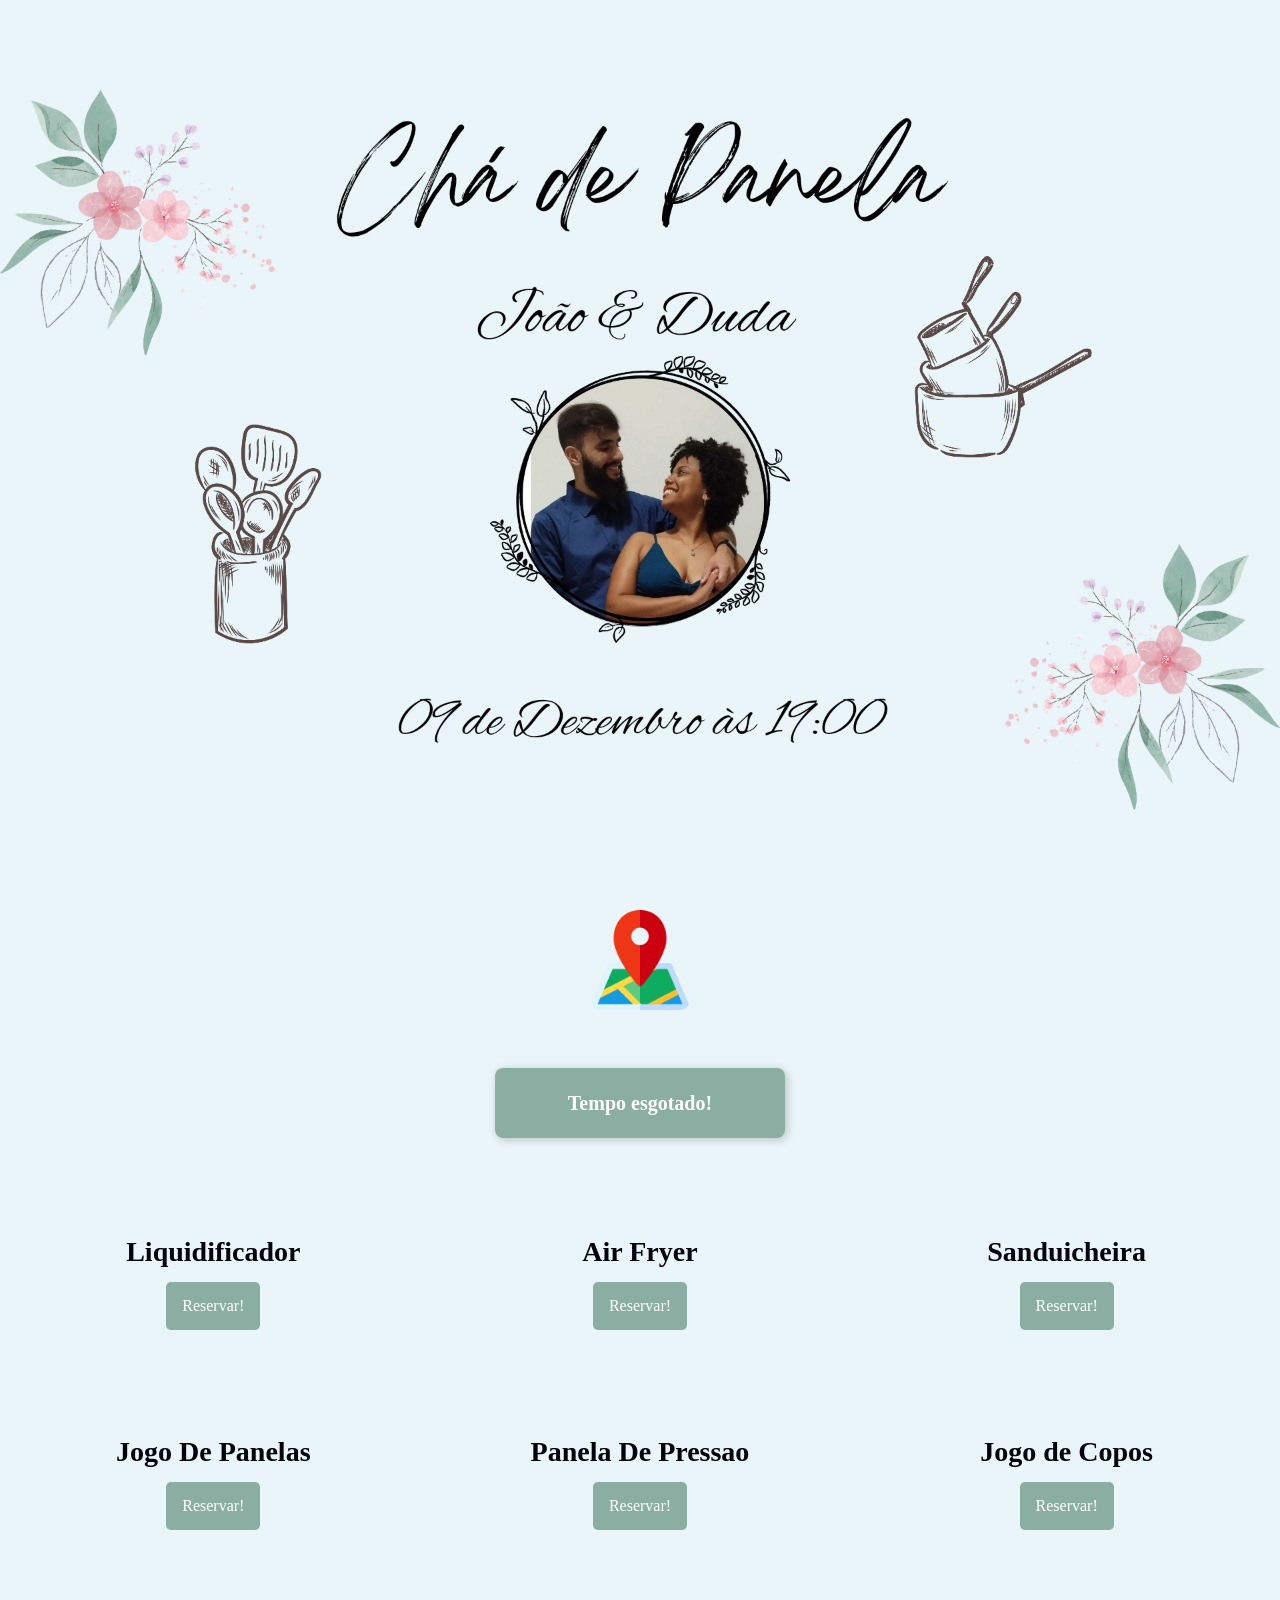
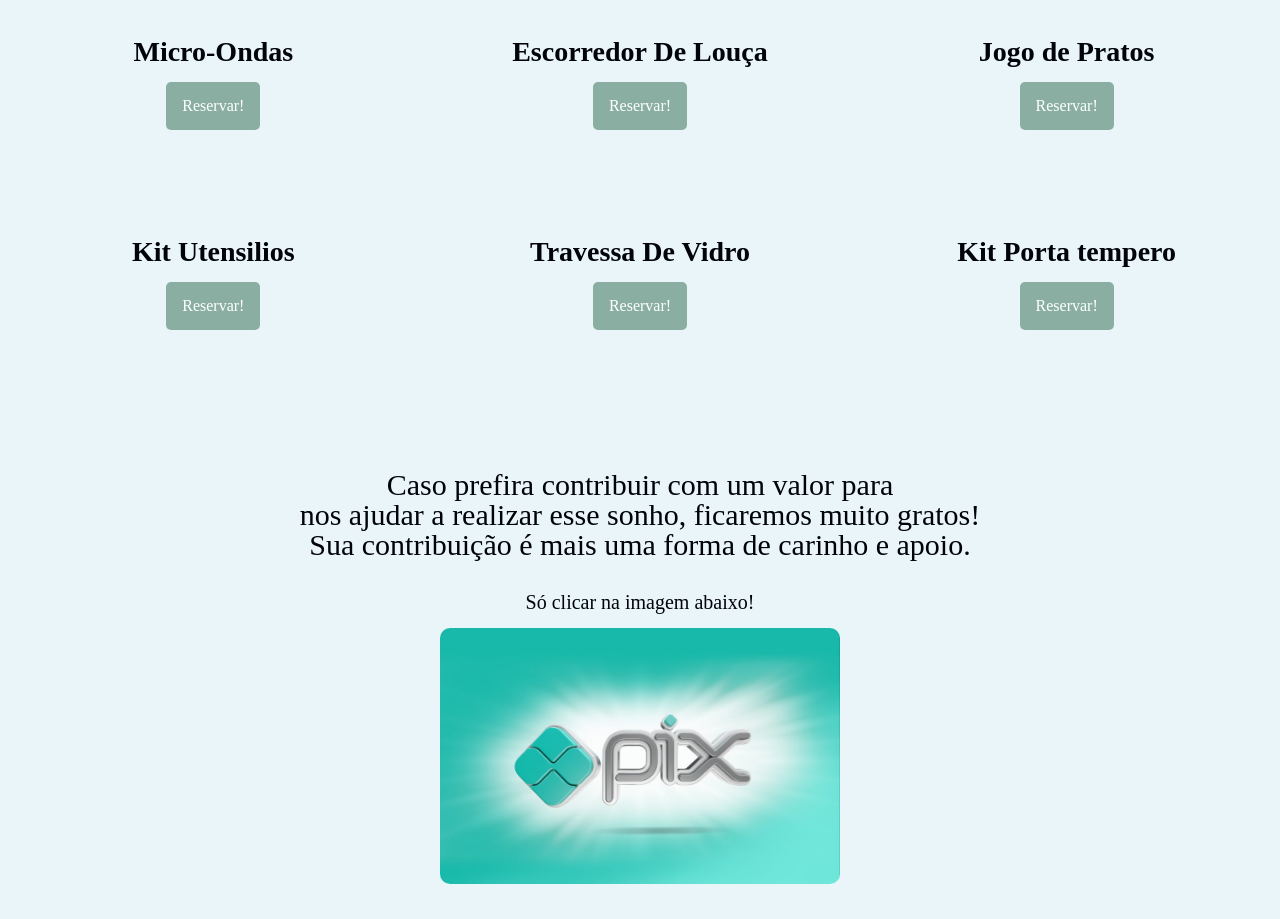
==== commit 7d8b022e: "novos icones" ====
--- a/index.html
+++ b/index.html
@@ -22,14 +22,13 @@
     </section>-->
     <section class="container_principal">
       <!--  <a href="login.html" class="container__botaoLogin">Fazer Login!</a>
-        <a href="cadastro.html" class="container__botaoCadastro">Cadastrar - se</a> -->
+        <a href="cadastro.html" class="container__botaoCadastro">Cadastrar - se</a> secundario__imagem imagem-->
     </section>
-
-    <section>
-        <div>
-            <a class="icones_principal" href="https://maps.app.goo.gl/PjCHYqWU3B3oJsFK9" target="_blank"><img src="img/mapa.png" alt="Localizacao" class="secundario__imagem imagem"></a>
+    <section class="icones">
+        
+            <a class="icones_principal" href="https://maps.app.goo.gl/PjCHYqWU3B3oJsFK9" target="_blank"><img src="img/mapa.png" alt="Localizacao" class="icone_imagem"></a>
             <p class="contador" id="contador">Carregando....</p>
-        </div>
+        
     </section>
 
 
--- a/css/index.css
+++ b/css/index.css
@@ -57,10 +57,10 @@
     display: flex; /* Habilita o flexbox */
     justify-content: center; /* Centraliza horizontalmente */
     align-items: center; /* Centraliza verticalmente */
-    height: 50px; /* Ajuste conforme necessário */
-    width: 250px; /* Ajuste conforme necessário */
+    height: 120px; /* Ajuste conforme necessário */
+    width: 10em; /* Ajuste conforme necessário */
     margin: auto;
-    margin-bottom: 5em;
+    margin-bottom: 3em;
 
 }
 
@@ -79,6 +79,7 @@
     width: 250px; /* Ajuste conforme necessário */
     margin: auto; /* Centraliza horizontalmente */
     box-shadow: 2px 2px 10px rgba(0, 0, 0, 0.2);
+    margin-bottom: 5em;
 }
 
 
@@ -309,6 +310,14 @@
     align-items: center;
 }
 
+.icone_imagem {
+    object-fit: contain; /* Mantém a proporção da imagem */
+    transition: transform 0.4s ease, box-shadow 0.3s ease; /* Transição suave */
+    border-radius: 10px; /* Borda arredondada opcional */
+    width: 100px;
+    height: 100px;
+}
+
 .imagem {
     object-fit: contain; /* Mantém a proporção da imagem */
     transition: transform 0.4s ease, box-shadow 0.3s ease; /* Transição suave */
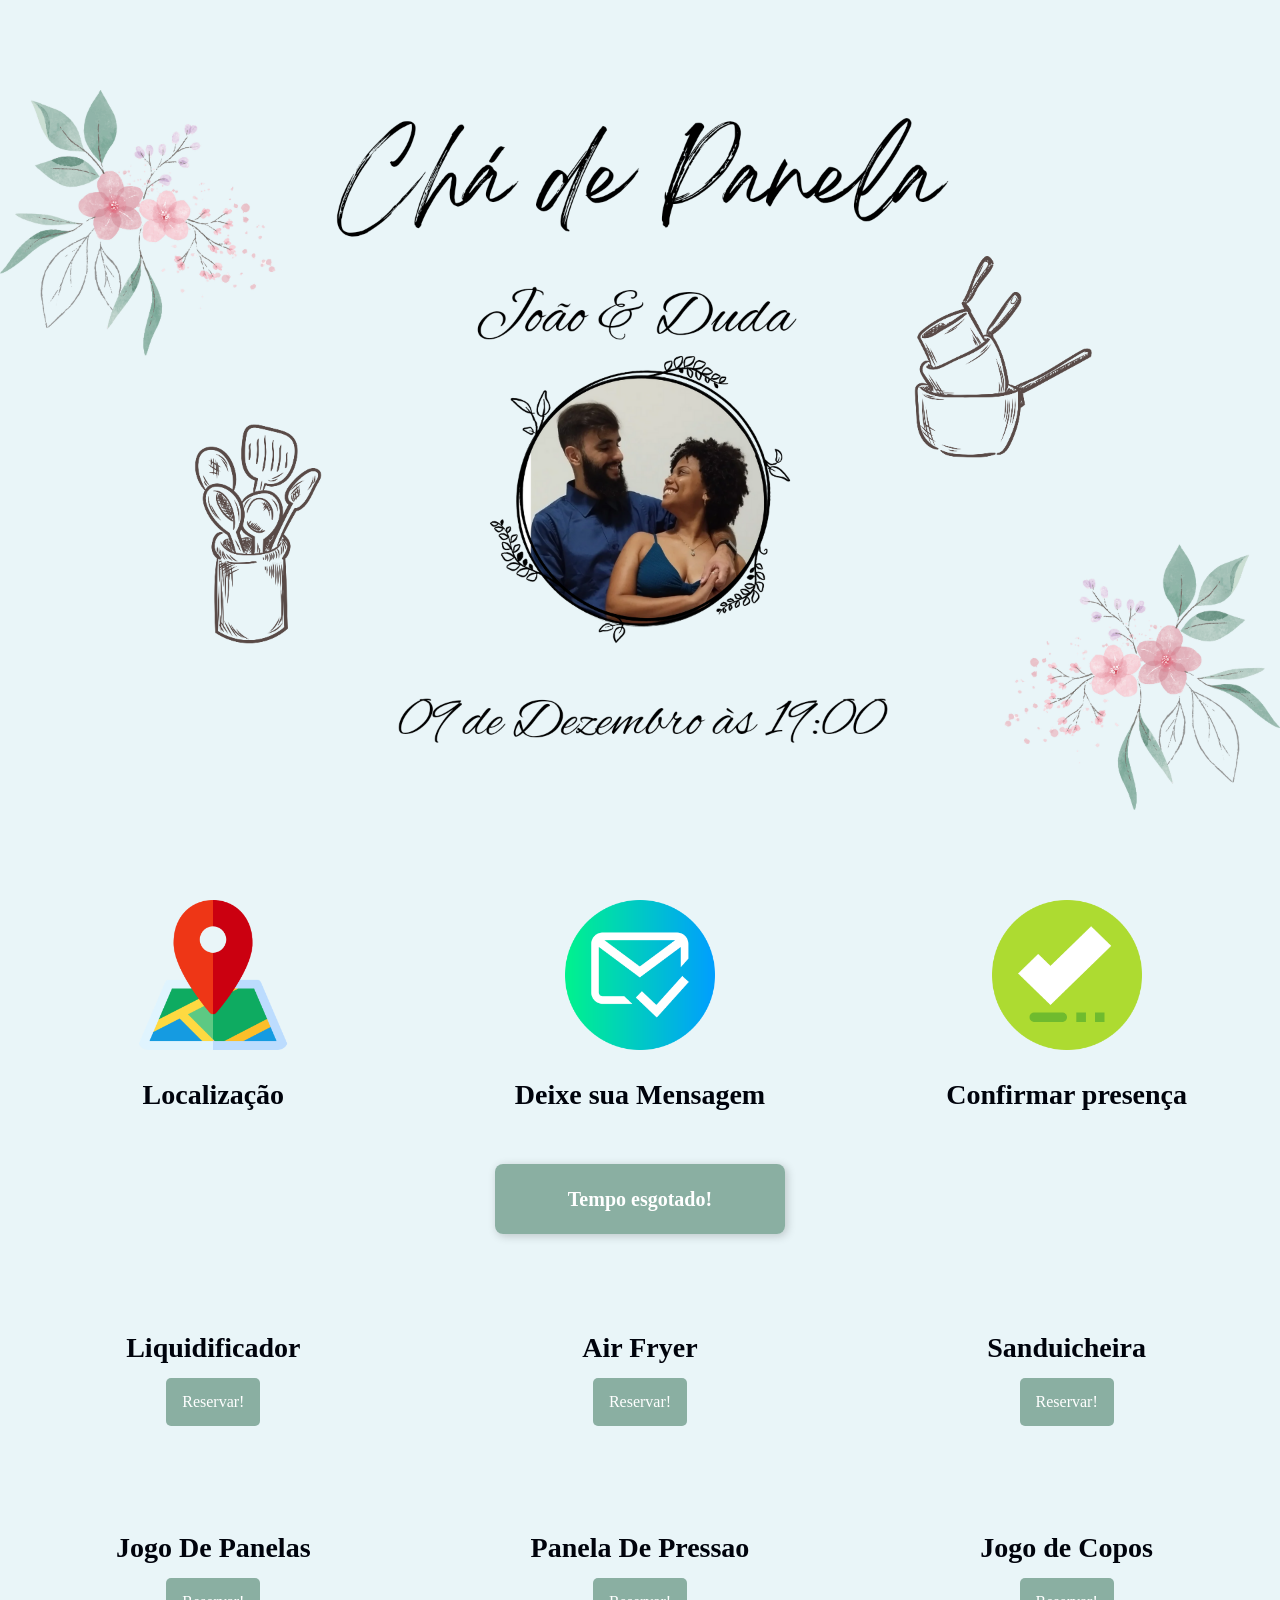
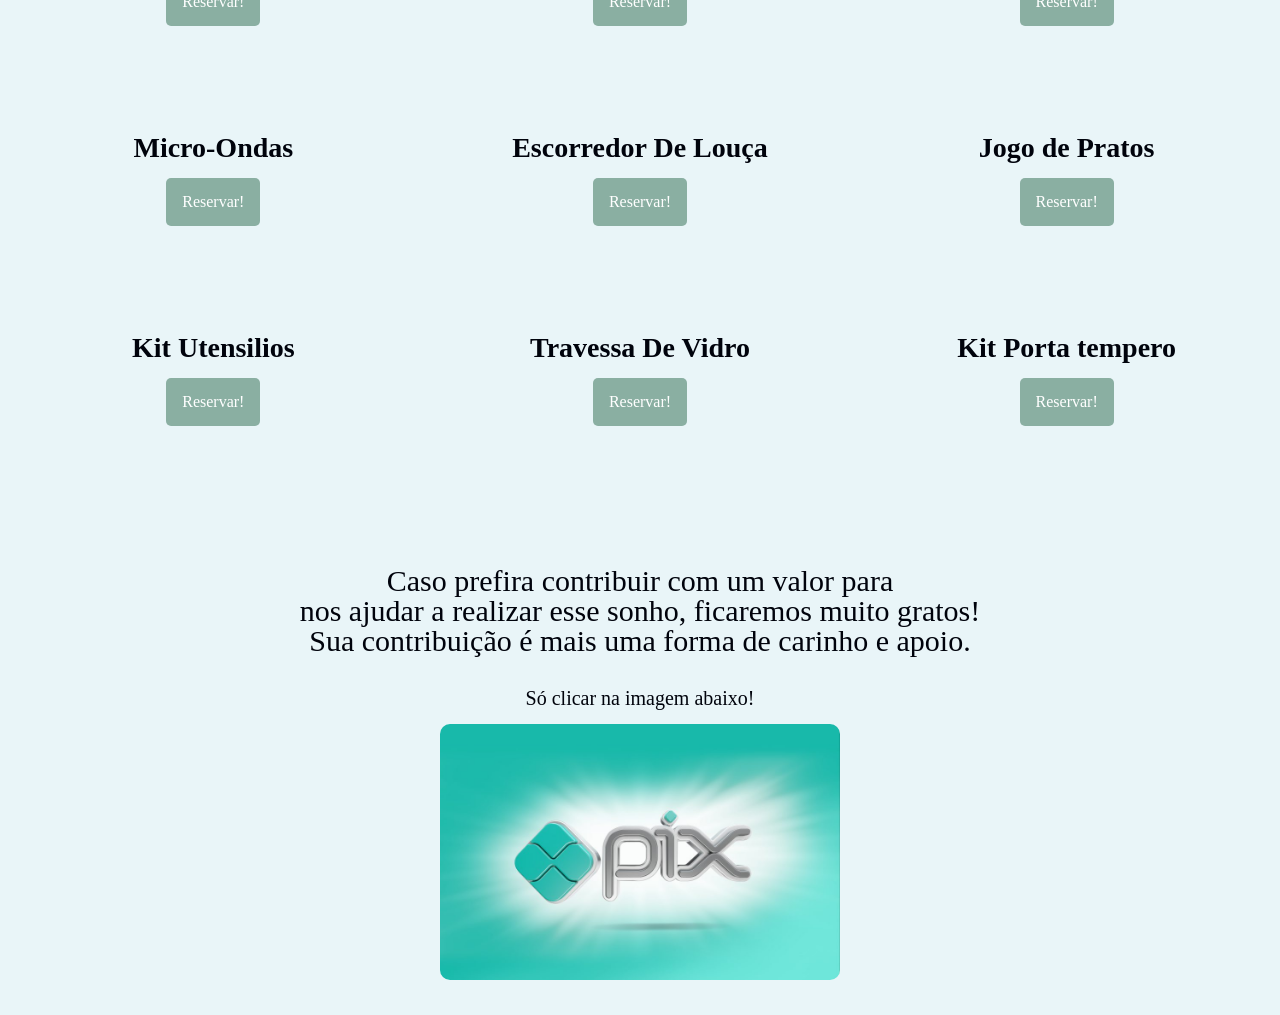
==== commit 25de0221: "Novos icones" ====
--- a/index.html
+++ b/index.html
@@ -24,14 +24,25 @@
       <!--  <a href="login.html" class="container__botaoLogin">Fazer Login!</a>
         <a href="cadastro.html" class="container__botaoCadastro">Cadastrar - se</a> secundario__imagem imagem-->
     </section>
-    <section class="icones">
-        
-            <a class="icones_principal" href="https://maps.app.goo.gl/PjCHYqWU3B3oJsFK9" target="_blank"><img src="img/mapa.png" alt="Localizacao" class="icone_imagem"></a>
-            <p class="contador" id="contador">Carregando....</p>
-        
-    </section>
-
-
+
+    <section class="icones_grid">
+            
+            <div class="icones_grid3">
+            <a href="https://maps.app.goo.gl/PjCHYqWU3B3oJsFK9" target="_blank"><img src="img/mapa.png" alt="Localizacao" class="icone_imagem"></a>
+            <h1 class="icones_imagem icones_grid2 icones_principal">Localização</h1>
+            </div>
+            <div class="icones_grid3">
+            <a href="mensagem.html" target="_blank"><img src="img/mensagem-recebida.png" alt="Mensagem" class="icone_imagem"></a>
+            <h1 class="icones_imagem icones_grid2 icones_principal">Deixe sua Mensagem</h1>
+            </div>
+            <div class="icones_grid3">
+            <a href="mensagem.html" target="_blank"><img src="img/verifica.png" alt="Localizacao" class="icone_imagem"></a>
+            <h1 class="icones_imagem icones_grid2 icones_principal">Confirmar presença</h1>
+            </div>
+    </section>
+    <br><br>
+    <p class="contador" id="contador">Carregando....</p>
+    
     <section class="container__secundario">
         <div class="tamanho__grid">
             <!-- <a href="https://www.mercadolivre.com.br/liquidificador-ph900-com-12-velocidades-e-pulsar-potncia-de-1200w-cor-preto-philco-127v/p/MLB15578941?attributes=COLOR:Preto" 
--- a/css/index.css
+++ b/css/index.css
@@ -51,17 +51,59 @@
     height: 100vh;
 
 }
+.icones_imagem {
+    object-fit: contain; /* Mantém a proporção da imagem */
+    transition: transform 0.4s ease, box-shadow 0.3s ease; /* Transição suave */
+    border-radius: 10px; /* Borda arredondada opcional */
+    width: 400px;
+    height: 350px;
+    }
+.icones_grid2 {
+    width: 100%;
+}
+
+.icones_grid {
+    display: grid;
+    text-align: center;
+    justify-items: center;
+    grid-template-columns:auto auto auto;
+    margin-bottom: 2em;
+}
+
+.icones_grid3 {
+    width: 300px;
+    height: 200px;
+}
+
 
 .icones_principal {
-    text-align: center;
-    display: flex; /* Habilita o flexbox */
-    justify-content: center; /* Centraliza horizontalmente */
-    align-items: center; /* Centraliza verticalmente */
-    height: 120px; /* Ajuste conforme necessário */
-    width: 10em; /* Ajuste conforme necessário */
-    margin: auto;
-    margin-bottom: 3em;
-
+    color: var(--cor-de-fundo);
+    font-size: 28px;
+    font-weight: 700;
+    margin-top: 1em;
+    margin-bottom: 1px;
+    height: 36px;
+    text-decoration: none;
+    transition: all 0.3s ease;
+}
+
+.nomes_icones {
+    color: var(--cor-de-fundo);
+    font-size: 28px;
+    font-weight: 700;
+    margin-top: 1em;
+    margin-bottom: 1px;
+    height: 36px;
+    text-decoration: none;
+    transition: all 0.3s ease;
+
+}
+
+.icone_imagem {
+    transition: transform 0.4s ease, box-shadow 0.3s ease; /* Transição suave */
+    border-radius: 10px; /* Borda arredondada opcional */
+    width: 150px;
+    height: 150px;
 }
 
 .contador {
@@ -310,14 +352,6 @@
     align-items: center;
 }
 
-.icone_imagem {
-    object-fit: contain; /* Mantém a proporção da imagem */
-    transition: transform 0.4s ease, box-shadow 0.3s ease; /* Transição suave */
-    border-radius: 10px; /* Borda arredondada opcional */
-    width: 100px;
-    height: 100px;
-}
-
 .imagem {
     object-fit: contain; /* Mantém a proporção da imagem */
     transition: transform 0.4s ease, box-shadow 0.3s ease; /* Transição suave */
@@ -420,6 +454,9 @@
         height: 7em;
     }
 
+    .contador {
+        margin-bottom: 1em;
+    }
     .secundario__imagem.imagem {
         width: 100%;
         max-width: 120px; /* Ajuste o tamanho máximo da imagem */
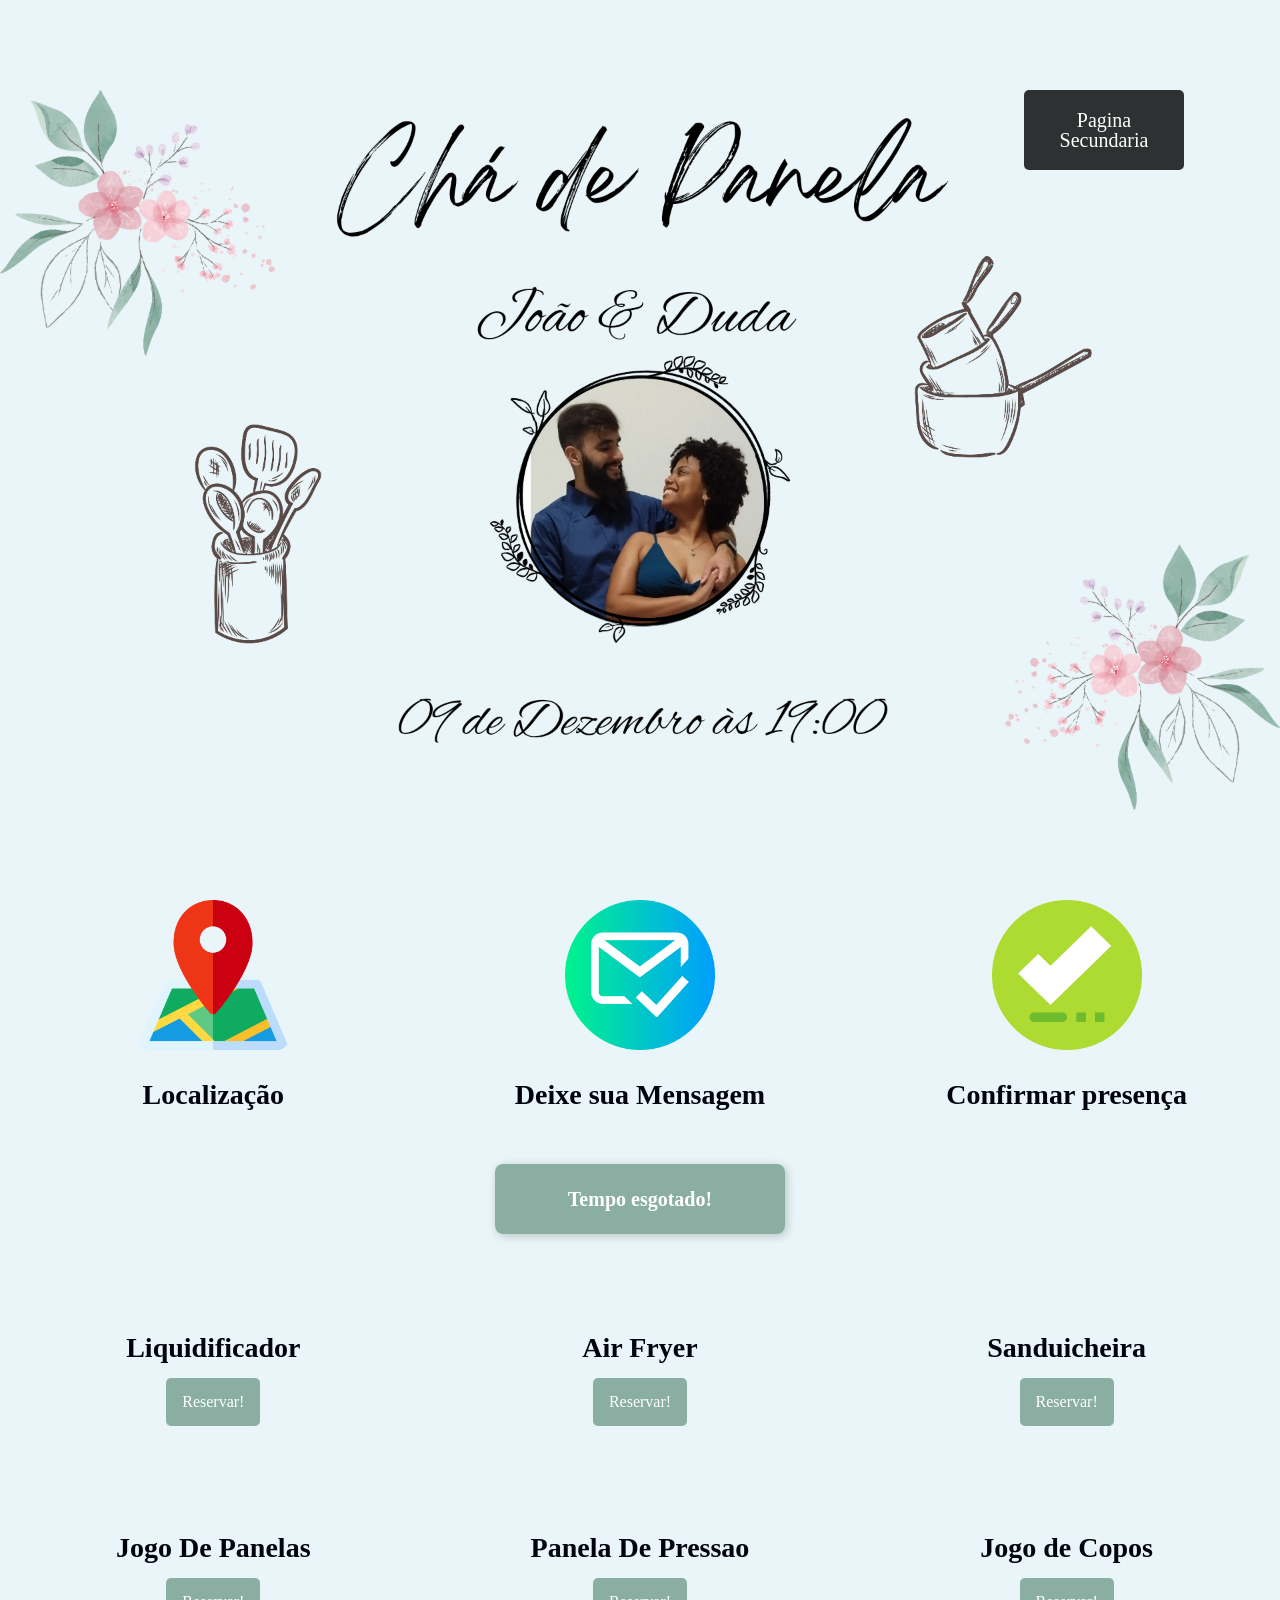
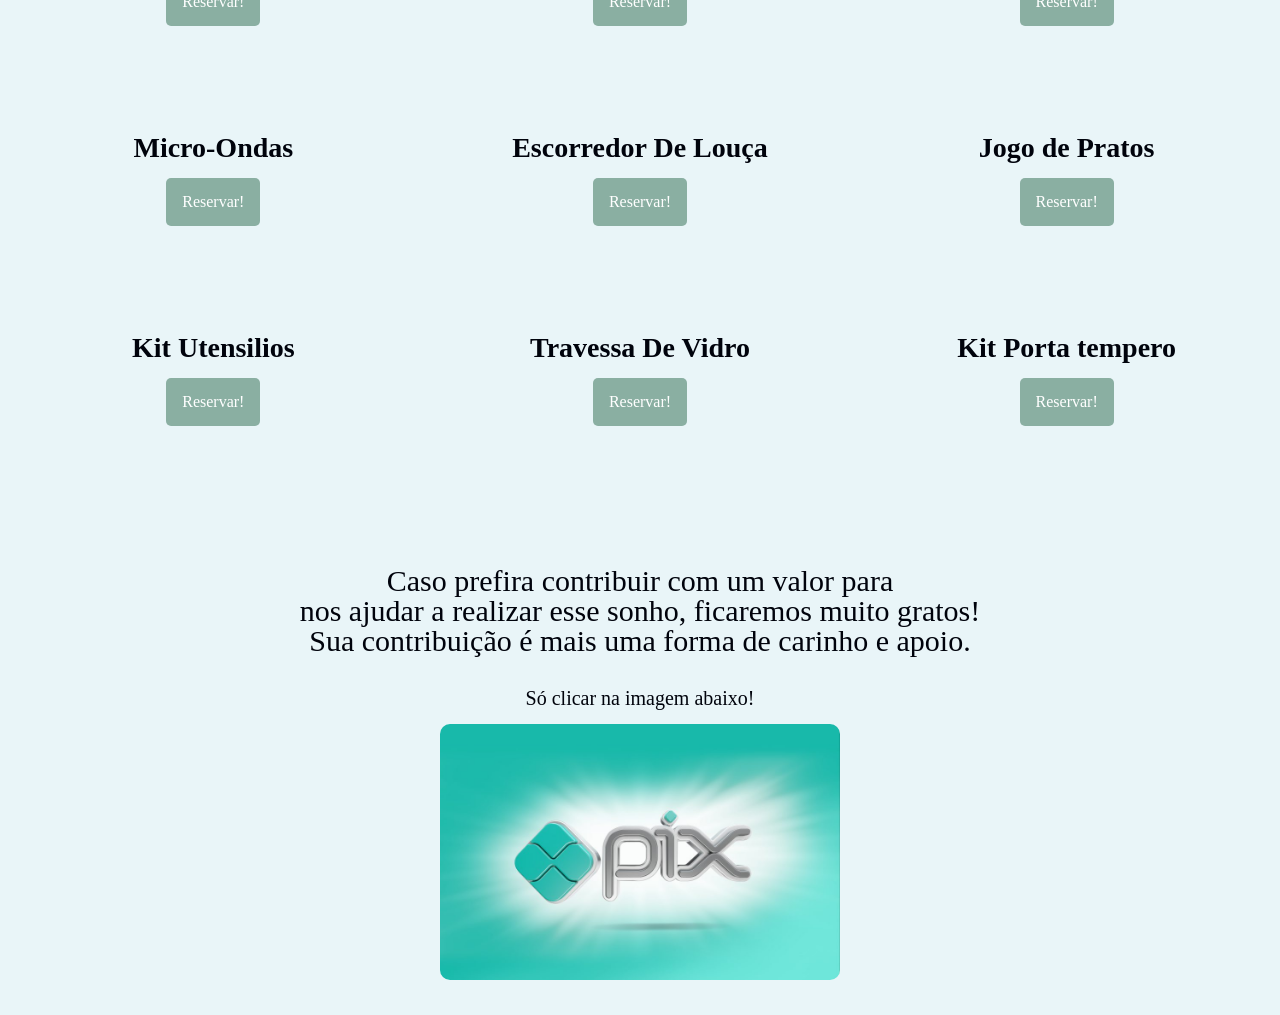
==== commit 1ca10e8d: "Pagina secundaria" ====
--- a/index.html
+++ b/index.html
@@ -2,7 +2,7 @@
 <html>
 
 <head>
-    <title>Joao & Duda - Teste</title>
+    <title>Joao & Duda - Lista</title>
     <meta charset="UTF-8">
     <meta name="viewport" content="width=device-width, initial-scale=1">
     <link rel="stylesheet" href="css/index.css">
@@ -21,8 +21,8 @@
         <a href="mensagem.html" class="links">Deixe sua Mensagem</a>
     </section>-->
     <section class="container_principal">
-      <!--  <a href="login.html" class="container__botaoLogin">Fazer Login!</a>
-        <a href="cadastro.html" class="container__botaoCadastro">Cadastrar - se</a> secundario__imagem imagem-->
+      <a href="teste.html" class="container__botaoLogin">Pagina Secundaria</a>
+        <!-- <a href="cadastro.html" class="container__botaoCadastro">Cadastrar - se</a> -->
     </section>
 
     <section class="icones_grid">
